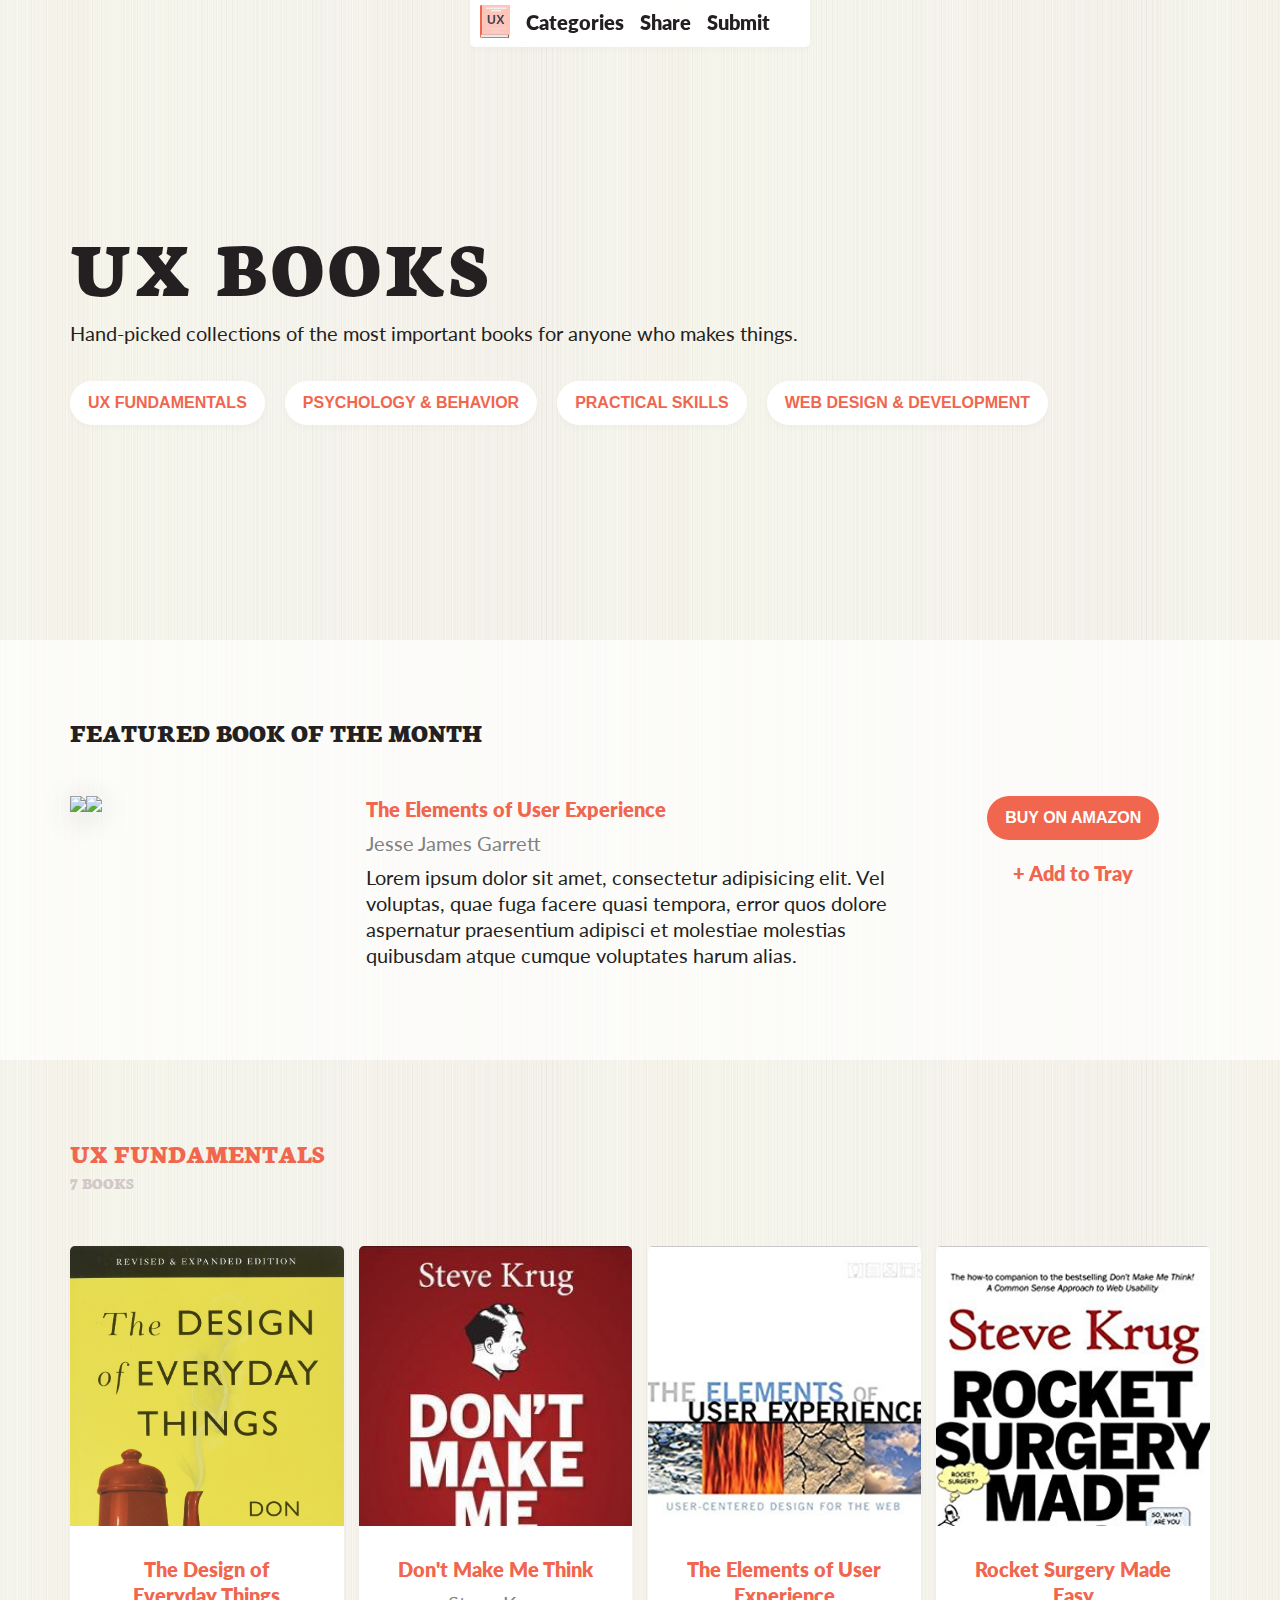
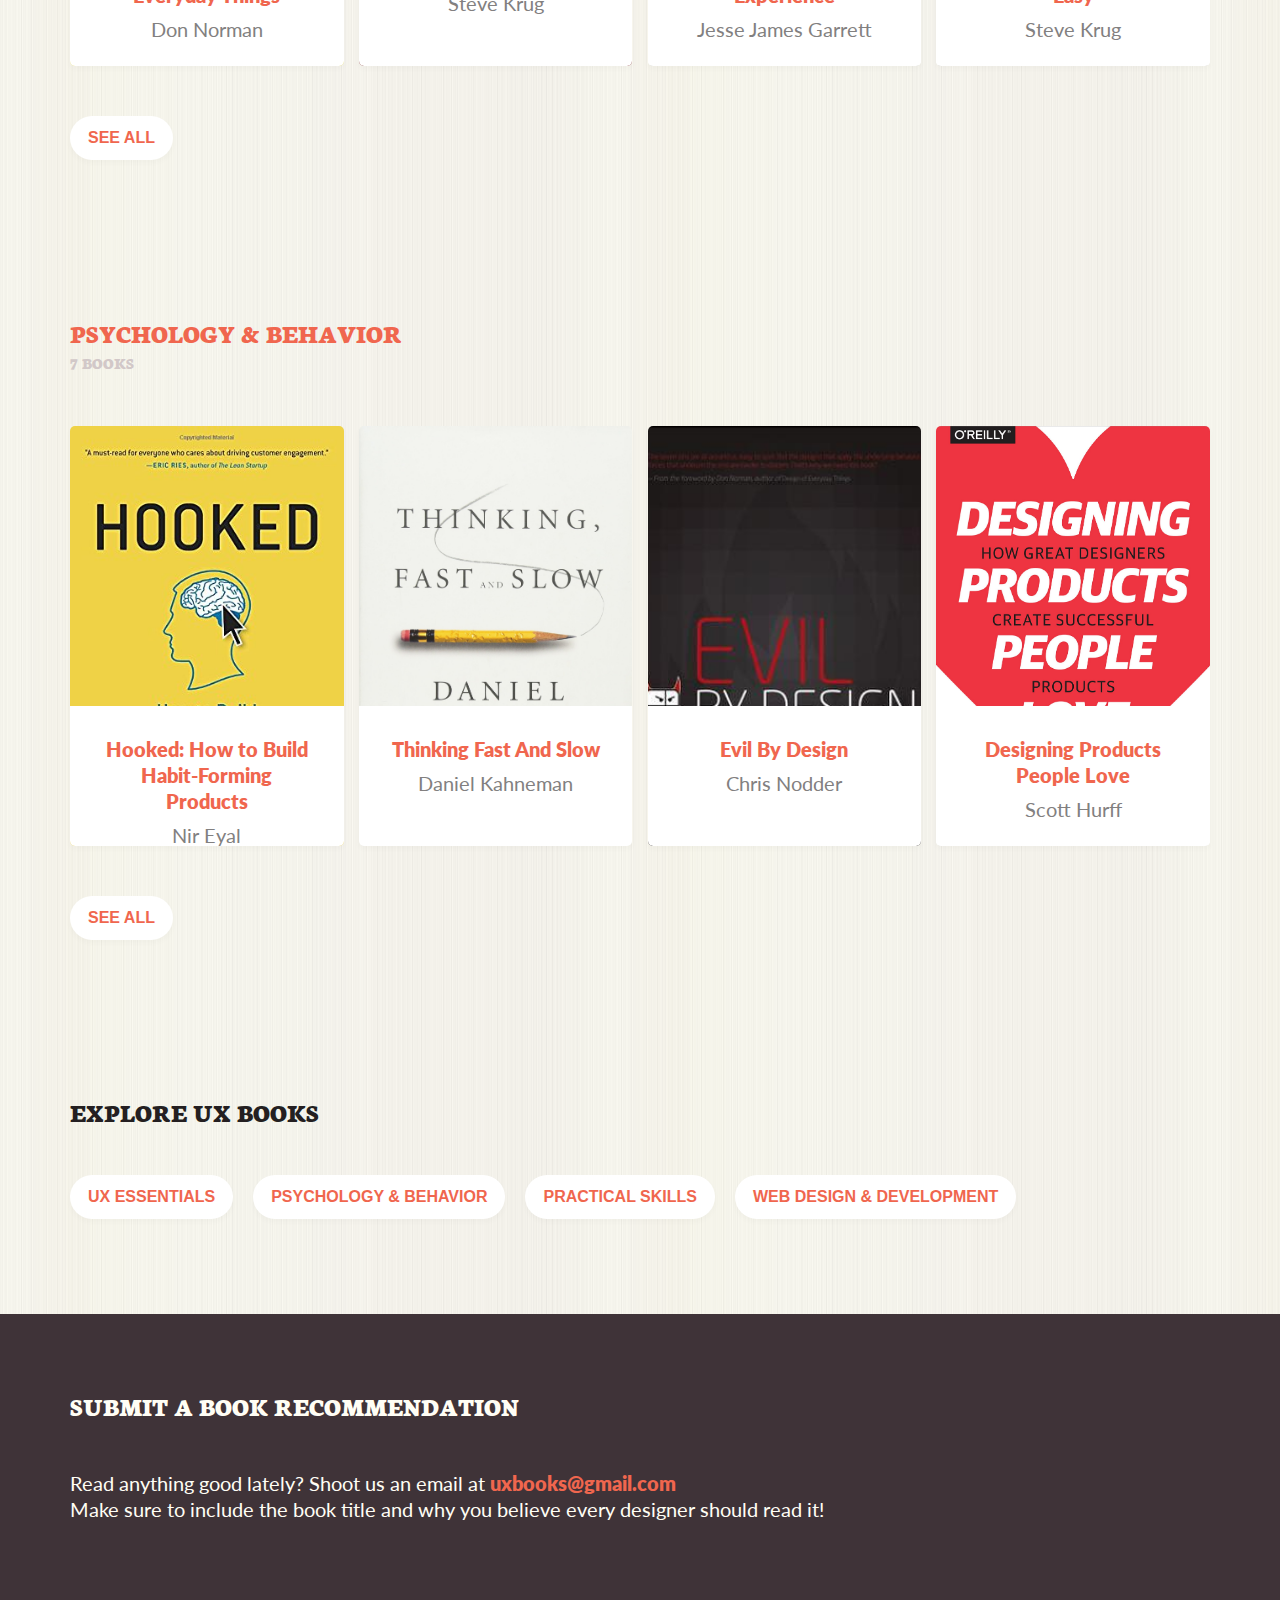
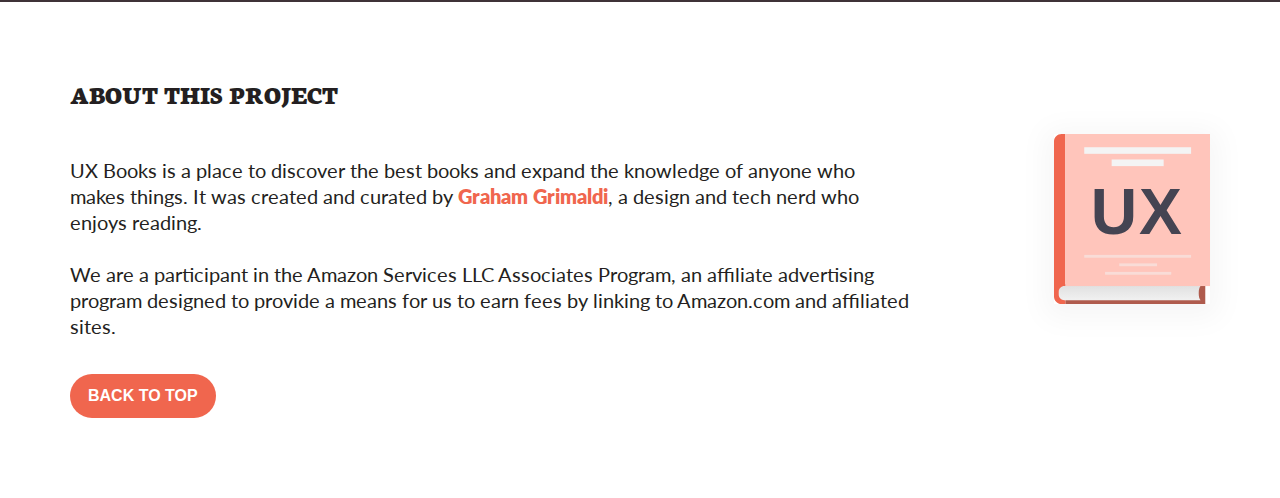
==== index.html @ f4aa6418 "added psych page" ====
<!doctype html>
<html class="no-js" lang="en">
<head>
  <meta charset="utf-8">
  <meta http-equiv="x-ua-compatible" content="ie=edge">
  <title>UX Books</title>
  <link rel="shortcut icon" href="img/favicon.png" type="image/x-icon"/>
  <meta name="description" content="UX Books features the most essential UX design books for prospective user experience designers. We create lists of must-read design books to help you learn UX design fundamentals and best practices for usability, user research, information architecture, wireframing and more.">
  <meta name="viewport" content="width=device-width, initial-scale=1">

  <meta property="og:url"                content="https://uxbooks.io" />
  <meta property="og:type"               content="website" />
  <meta property="og:title"              content="UX Books" />
  <meta property="og:description"        content="Hand-picked collections of UX design books for anyone who makes things." />
  <meta property="og:image"              content="img/fb-img-home.jpg" />

  <link rel="manifest" href="site.webmanifest">
  <link rel="apple-touch-icon" href="img/icon.png">
  <!-- Place favicon.ico in the root directory -->

  <link href="https://fonts.googleapis.com/css?family=Lato:400,800|Neuton:400,800" rel="stylesheet">
  <link rel="stylesheet" href="css/style.min.css">
</head>
<body>
  <!--[if lte IE 9]>
      <p class="browserupgrade">You are using an <strong>outdated</strong> browser. Please <a href="https://browsehappy.com/">upgrade your browser</a> to improve your experience and security.</p>
  <![endif]-->

  <!-- Sticky Nav -->
  <div class="nav-sticky">
    <a class="nav-sticky-logo" href="/">
      <img class="nav-sticky-logo" src="img/book.svg" alt="ux books logo">
    </a>
      <a onclick="myFunction()" class="dropbtn nav-sticky-item">Categories</a>
      <div id="myDropdown" class="nav-sticky-menu">
        <a href="/ux-fundamentals">UX Fundamentals</a>
        <a href="/psychology-behavior">Psychology &amp; Behavior</a>
        <a href="#">Practical Skills</a>
        <a href="#">Web Design &amp; Development</a>
      </div>
      <a href="#submit" class="nav-sticky-item">Share</a>
      <a href="#submit" class="nav-sticky-item">Submit</a>
  </div>

  <!-- <div class="a2a_kit a2a_kit_size_50 a2a_default_style">
      <p class="article_share_title">SHARE: </p>
      <a class="a2a_button_facebook"></a>
      <a class="a2a_button_twitter"></a>
      <a class="a2a_button_reddit"></a>
      <a class="a2a_button_email"></a>
  </div> -->

  <!-- Hero -->
  <header class="hero" id="top">
    <div class="container">
      <h1 class="hero-title">UX BOOKS</h1>
      <p class="hero-subtitle">Hand-picked collections of the most important books for anyone who makes things.</p>
      <a href="ux-fundamentals/">
        <button class="btn btn-light hero-btn">UX Fundamentals</button>
      </a>
      <a href="psychology-behavior/">
        <button class="btn btn-light hero-btn">Psychology &amp; Behavior</button>
      </a>
      <a href="#">
        <button class="btn btn-light hero-btn">Practical Skills</button>
      </a>
      <a href="#">
        <button class="btn btn-light hero-btn">Web Design &amp; Development</button>
      </a>
    </div>
  </header>

  <!-- Featured -->
  <div class="section featured">
    <div class="container">
      <h3 class="section-title">Featured Book of the Month</h3>
      <div class="col-layout">
        <div class="col col-four book-cover-category">
          <a href="https://www.amazon.com/gp/product/0321683684/ref=as_li_ss_il?ie=UTF8&linkCode=li3&tag=uxbooks0c-20&linkId=c145b6e0f6ae0970dbf74320e7b18210" target="_blank"><img src="//ws-na.amazon-adsystem.com/widgets/q?_encoding=UTF8&ASIN=0321683684&Format=_SL250_&ID=AsinImage&MarketPlace=US&ServiceVersion=20070822&WS=1&tag=uxbooks0c-20" ></a><img src="https://ir-na.amazon-adsystem.com/e/ir?t=uxbooks0c-20&l=li3&o=1&a=0321683684"/>
        </div>
        <div class="col col-two-four">
          <div class="book-info-category">
            <a class="book-title" target="_blank" href="http://amzn.to/2GeOFX1">The Elements of User Experience</a>
            <p class="book-author">Jesse James Garrett</p>
            <p class="book-description">Lorem ipsum dolor sit amet, consectetur adipisicing elit. Vel voluptas, quae fuga facere quasi tempora, error quos dolore aspernatur praesentium adipisci et molestiae molestias quibusdam atque cumque voluptates harum alias.</p>
          </div>
        </div>
        <div class="col col-four book-actions">
          <a target="_blank" href="http://amzn.to/2GeOFX1">
            <button class="btn btn-primary">Buy on Amazon</button>
          </a>
          <a class="book-tray-link" href="#">+ Add to Tray</a>
        </div>
      </div><!-- Col Layout 1 -->
    </div>
  </div>

  <!-- Category 1 -->
  <div class="section">
    <div class="container">
      <a href="/ux-fundamentals">
        <h3 class="section-title">UX Fundamentals<br/>
        <span>7 Books</span></h3>
      </a>
      <div class="col-layout">
        <div class="col col-four">
          <a href="ux-fundamentals/#norman">
            <div class="book book-norman">
              <div class="book-info">
                <p class="book-title">The Design of Everyday Things</p>
                <p class="book-author">Don Norman</p>
              </div>
            </div>
          </a>
        </div>
        <div class="col col-four">
          <a href="ux-fundamentals/#krug">
            <div class="book book-krug">
              <div class="book-info">
                <p class="book-title">Don't Make Me Think</p>
                <p class="book-author">Steve Krug</p>
              </div>
            </div>
          </a>
        </div>
        <div class="col col-four">
          <a href="ux-fundamentals/#garrett">
            <div class="book book-garrett">
              <div class="book-info">
                <p class="book-title">The Elements of User Experience</p>
                <p class="book-author">Jesse James Garrett</p>
              </div>
            </div>
          </a>
        </div>
        <div class="col col-four">
          <a href="ux-fundamentals/#krug2">
            <div class="book book-krug2">
              <div class="book-info">
                <p class="book-title">Rocket Surgery Made Easy</p>
                <p class="book-author">Steve Krug</p>
              </div>
            </div>
          </a>
        </div>
      </div>
      <a href="ux-fundamentals/">
      <button class="btn btn-light section-seeall">See All<i ></i></button>
      </a>
    </div>
  </div>

  <!-- Category 2 -->
  <div class="section">
    <div class="container">
      <a href="/psychology-behavior">
        <h3 class="section-title">Psychology &amp; Behavior <br/>
        <span>7 Books</span></h3>
      </a>
      <div class="col-layout">
        <div class="col col-four">
          <a href="ux-essentials/#norman">
            <div class="book book-eyal">
              <div class="book-info">
                <p class="book-title">Hooked: How to Build Habit-Forming Products</p>
                <p class="book-author">Nir Eyal</p>
              </div>
            </div>
          </a>
        </div>
        <div class="col col-four">
          <a href="ux-essentials/#krug">
            <div class="book book-kahneman">
              <div class="book-info">
                <p class="book-title">Thinking Fast And Slow</p>
                <p class="book-author">Daniel Kahneman</p>
              </div>
            </div>
          </a>
        </div>
        <div class="col col-four">
          <a href="ux-essentials/#garrett">
            <div class="book book-nodder">
              <div class="book-info">
                <p class="book-title">Evil By Design</p>
                <p class="book-author">Chris Nodder</p>
              </div>
            </div>
          </a>
        </div>
        <div class="col col-four">
          <a href="ux-essentials/#krug2">
            <div class="book book-hurff">
              <div class="book-info">
                <p class="book-title">Designing Products People Love</p>
                <p class="book-author">Scott Hurff</p>
              </div>
            </div>
          </a>
        </div>
      </div>
      <a href="psychology-behavior/">
      <button class="btn btn-light section-seeall">See All<i ></i></button>
      </a>
    </div>
  </div>

  <!-- Explore -->
  <div class="section explore">
    <div class="container">
      <h3 class="section-title">EXPLORE UX BOOKS</h3>
      <a href="ux-fundamentals/">
        <button class="btn btn-light hero-btn">UX Essentials</button>
      </a>
      <a href="#">
        <button class="btn btn-light hero-btn">Psychology &amp; Behavior</button>
      </a>
      <a href="#">
        <button class="btn btn-light hero-btn">Practical Skills</button>
      </a>
      <a href="#">
        <button class="btn btn-light hero-btn">Web Design &amp; Development</button>
      </a>
    </div>
  </div>

  <!-- Recommend -->
  <div class="section submit" id="submit">
    <div class="container">
      <h3 class="section-title">Submit a Book Recommendation</h3>
      <p>Read anything good lately? Shoot us an email at <a class="recommend-email" href="#">uxbooks@gmail.com</a></p>
      <p>Make sure to include the book title and why you believe every designer should read it!</p>
    </div>
  </div>

  <!-- Footer -->
  <footer class="section footer">
    <div class="container">
      <h3 class="section-title">ABOUT THIS PROJECT</h3>
      <p class="footer-description">UX Books is a place to discover the best books and expand the knowledge of anyone who makes things. It was created and curated by <a href="http://www.grahamgrimaldi.com" target="_blank">Graham Grimaldi</a>, a design and tech nerd who enjoys reading.
      <br/>
      <br/>
      We are a participant in the Amazon Services LLC Associates Program, an affiliate advertising program designed to provide a means for us to earn fees by linking to Amazon.com and affiliated sites.</p>
      <a href="#top">
        <button class="btn btn-primary">Back to Top</button>
      </a>
      <img class="footer-image" src="img/book.svg" alt="ux books logo">
    </div>
  </footer>

  <!-- Google Analytics -->
  <script>
      window.ga=function(){ga.q.push(arguments)};ga.q=[];ga.l=+new Date;
      ga('create','UA-XXXXX-Y','auto');ga('send','pageview')
  </script>
  <script src="https://www.google-analytics.com/analytics.js" async defer></script>
  <script async src="https://static.addtoany.com/menu/page.js"></script>
  <script src="js/main.js"></script>
</body>
</html>
---- css/style.min.css ----
html,body,div,span,applet,object,iframe,h1,h2,h3,h4,h5,h6,p,blockquote,pre,a,abbr,acronym,address,big,cite,code,del,dfn,em,img,ins,kbd,q,s,samp,small,strike,strong,sub,sup,tt,var,b,u,i,center,dl,dt,dd,ol,ul,li,fieldset,form,label,legend,table,caption,tbody,tfoot,thead,tr,th,td,article,aside,canvas,details,embed,figure,figcaption,footer,header,hgroup,menu,nav,output,ruby,section,summary,time,mark,audio,video{margin:0;padding:0;border:0;font-size:100%;font:inherit;vertical-align:baseline}article,aside,details,figcaption,figure,footer,header,hgroup,menu,nav,section{display:block}body{line-height:1}ol,ul{list-style:none}blockquote,q{quotes:none}blockquote:before,blockquote:after,q:before,q:after{content:'';content:none}table{border-collapse:collapse;border-spacing:0}*,*:before,*:after{-webkit-box-sizing:border-box;-moz-box-sizing:border-box;box-sizing:border-box}html{-moz-osx-font-smoothing:grayscale;-webkit-font-smoothing:antialiased;min-width:300px;overflow-x:hidden;overflow-y:scroll;text-rendering:optimizeLegibility;text-size-adjust:100%}body{background-color:#fffef5;background-image:url([data-uri]);color:#241f21}article,aside,figure,footer,header,hgroup,section{display:block}a,p,input,select,ul,textarea,label{font-family:"Lato",sans-serif;font-size:1.25rem;line-height:1.625rem}h1,h2,h3,h4{font-family:"Neuton",serif}a,button,label{cursor:pointer;text-decoration:none}a{color:#f0664e;font-weight:800}a:hover{text-decoration:underline;text-decoration-color:#f0664e}img{height:auto;max-width:100%}.container{max-width:1140px;margin:0 auto}.col-layout{flex-wrap:wrap}@media (min-width: 414px){.col-layout{display:flex;justify-content:space-between}}.col{margin-bottom:10px}@media (min-width: 768px){.col{margin-bottom:0px}}@media (min-width: 768px){.col-two{flex-basis:49%}}@media (min-width: 768px){.col-three{flex-basis:30%}}@media (min-width: 414px){.col-four{flex-basis:48%}}@media (min-width: 768px){.col-four{flex-basis:24%}}@media (min-width: 768px){.col-two-four{flex-basis:48%}}.section{padding:40px 20px 30px 20px}.section-title{font-size:1.6rem;font-weight:800;margin-bottom:50px;width:100%;text-transform:uppercase}.section-title span{color:#d2c8c8;font-size:1rem}.section-seeall{margin-top:50px}@media (min-width: 768px){.section{padding:80px 20px}}.hero{padding:80px 20px;text-align:left}.hero:after{clear:both;content:" ";display:table}@media (min-width: 768px){.hero{padding:200px 20px}}.hero-title{font-size:1.6rem;line-height:2rem;letter-spacing:4px;font-weight:800;padding:25px 0 15px 0;text-transform:uppercase}@media (min-width: 768px){.hero-title{font-size:5rem;line-height:5rem}}.hero-subtitle{padding:0 0 35px 0}@media (min-width: 768px){.hero-subtitle{padding:0 300px 35px 0}}.hero-category{background-color:rgba(255,255,255,0.7)}.hero-btn{margin:0 15px 15px 0}.hero a:hover{text-decoration:none}.featured{background-color:rgba(255,255,255,0.7)}@media (min-width: 768px){.featured-image{float:right;margin-right:30px}}.featured-title{font-size:1.6rem}.featured-author{color:#828080;padding:10px 0}.featured-description{padding-right:0px}@media (min-width: 768px){.featured-description{padding-right:190px;text-align:left}}.featured-button{margin:20px 0}.explore a:hover{text-decoration:none}.submit{background:#3f3338;color:#fffef5}.book{background-size:cover;background-repeat:no-repeat;background-position:top center;border-radius:5px;box-shadow:0px 3px 5px 1px rgba(36,31,33,0.02);min-height:420px;position:relative;transition:all 0.3s ease;-webkit-transition:all 0.3s ease;margin-bottom:24px}@media (min-width: 1100px){.book{margin-bottom:0}}.book:hover{box-shadow:0px 5px 28px 9px rgba(36,31,33,0.04)}.book:hover .book-info{height:160px;transition:all 0.3s ease;-webkit-transition:all 0.3s ease}.book:hover .book-title{text-decoration:underline;text-decoration-color:#f0664e}.book-cover{min-width:260px;position:relative;left:0}.book-info{transition:all 0.3s ease;-webkit-transition:all 0.3s ease;width:100%;padding:30px;height:140px;position:absolute;bottom:0;text-align:center;background-color:#fff;border-bottom-left-radius:5px;border-bottom-right-radius:5px}.book-info-category{text-align:left}.book-info-category:after{clear:both;content:" ";display:table}.book-cover-category{width:170px}.book-cover-category img{box-shadow:0px 5px 28px 9px rgba(36,31,33,0.04)}@media (min-width: 1100px){.book-cover-category img{float:left}}@media (min-width: 1100px){.book-actions{text-align:center}}.book-description{margin-bottom:12px}.book-tray-link{display:block;margin-top:20px}.book-title{transition:all 0.3s ease;-webkit-transition:all 0.3s ease;font-family:"Lato",sans-serif;font-weight:800;font-size:1.25rem}.book-author{font-weight:400;color:#828080;padding:8px 0}.book-separator{background-color:rgba(130,128,128,0.3);border:none;min-height:1px;margin:50px 0}.book-norman{background-image:url("../book-covers/design-everyday-things.jpg")}.book-krug{background-image:url("../book-covers/dont-make-me-think.jpg")}.book-krug2{background-image:url("../book-covers/rocket-surgery.jpg")}.book-garrett{background-image:url("../book-covers/elements-ux.jpg")}.book-eyal{background-image:url("../book-covers/hooked.jpg")}.book-kahneman{background-image:url("../book-covers/thinking-fast.jpg")}.book-nodder{background-image:url("../book-covers/evil.jpg")}.book-hurff{background-image:url("../book-covers/people-love.jpg")}.nav-sticky{position:fixed;top:-5px;left:0;right:0;margin:0 auto;padding:10px;width:340px;height:52px;background-color:rgba(255,255,255,0.96);z-index:200;text-align:left;box-shadow:0px 3px 5px 1px rgba(36,31,33,0.02);border-radius:5px}.nav-sticky:after{clear:both;content:" ";display:table}.nav-sticky-logo{width:30px;margin-right:16px;float:left}.nav-sticky-logo:hover{text-decoration:none}.nav-sticky-item{display:inline-block;padding:4px 12px 0 0;font-weight:800;color:#241f21}.nav-sticky-item:hover{text-decoration:underline;text-decoration-color:#f0664e}.nav-sticky-item:last-of-type{padding-right:0px}.nav-sticky-menu{display:none;background-color:#fff;box-shadow:0px 3px 5px 1px rgba(36,31,33,0.02);position:absolute;top:50px;left:0;transition:all 0.3s ease;-webkit-transition:all 0.3s ease}.nav-sticky-menu a{text-align:left;padding:10px 18px;display:block}.nav-sticky-menu a:hover{text-decoration:none;background-color:#f0664e;color:#fff;transition:all 0.3s ease;-webkit-transition:all 0.3s ease}.footer{background:#fff}.footer:after{clear:both;content:" ";display:table}.footer-about{font-size:1.6rem}.footer-description{padding:0 0 35px 0}@media (min-width: 768px){.footer-description{padding:0 300px 35px 0}}.footer-image{box-shadow:0px 5px 28px 9px rgba(36,31,33,0.04);transition:0.70s;height:170px;float:right;margin-top:-240px;display:none}@media (min-width: 768px){.footer-image{display:block}}.footer-image:hover{-webkit-animation:spin 1s ease-in-out}@-webkit-keyframes spin{15%{transform:rotate(-30deg)}50%{transform:rotate(80deg) scale(1.5)}100%{transform:rotate(360deg) scale(1)}}.btn{border:none;border-radius:50px;padding:6px 18px;text-transform:uppercase;font-size:1rem;line-height:2rem;font-weight:800;vertical-align:baseline;position:relative;transition:all 0.3s ease;-webkit-transition:all 0.3s ease}.btn i{float:right;position:relative;top:4px;right:-4px;transition:all 0.3s ease;-webkit-transition:all 0.3s ease}.btn:hover i{margin-left:5px}.btn-primary{background-color:#f0664e;color:#fff}.btn-primary:hover{background-color:#241f21}.btn-secondary{border:2px solid #f0664e;background-color:transparent;color:#f0664e}.btn-secondary:hover{color:#fff;background-color:#f0664e}.btn-light{background-color:#fff;color:#f0664e;box-shadow:0px 3px 5px 1px rgba(36,31,33,0.02)}.btn-light:hover{background-color:#f0664e;color:#fff;box-shadow:0px 5px 28px 9px rgba(36,31,33,0.04)}.text-center{text-align:center}.text-left{text-align:left}.show{display:block;transition:all 0.3s ease;-webkit-transition:all 0.3s ease}
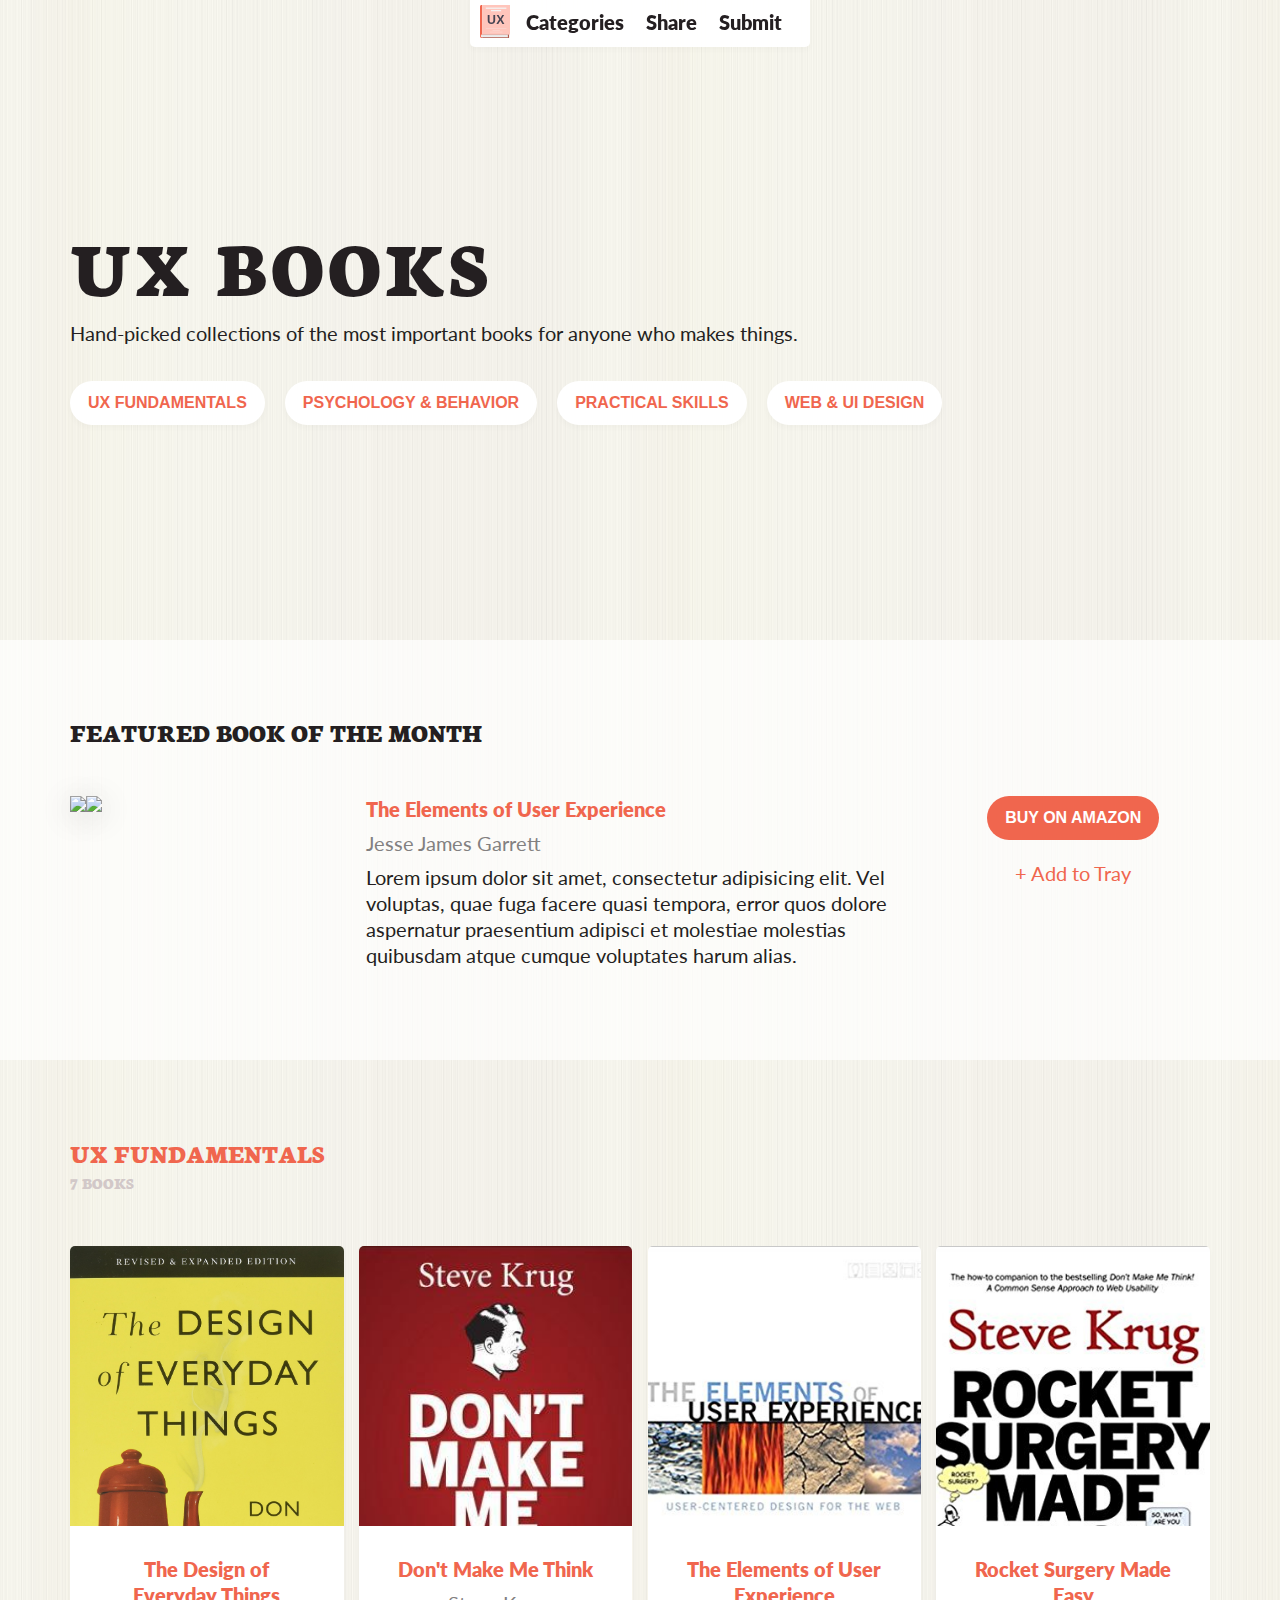
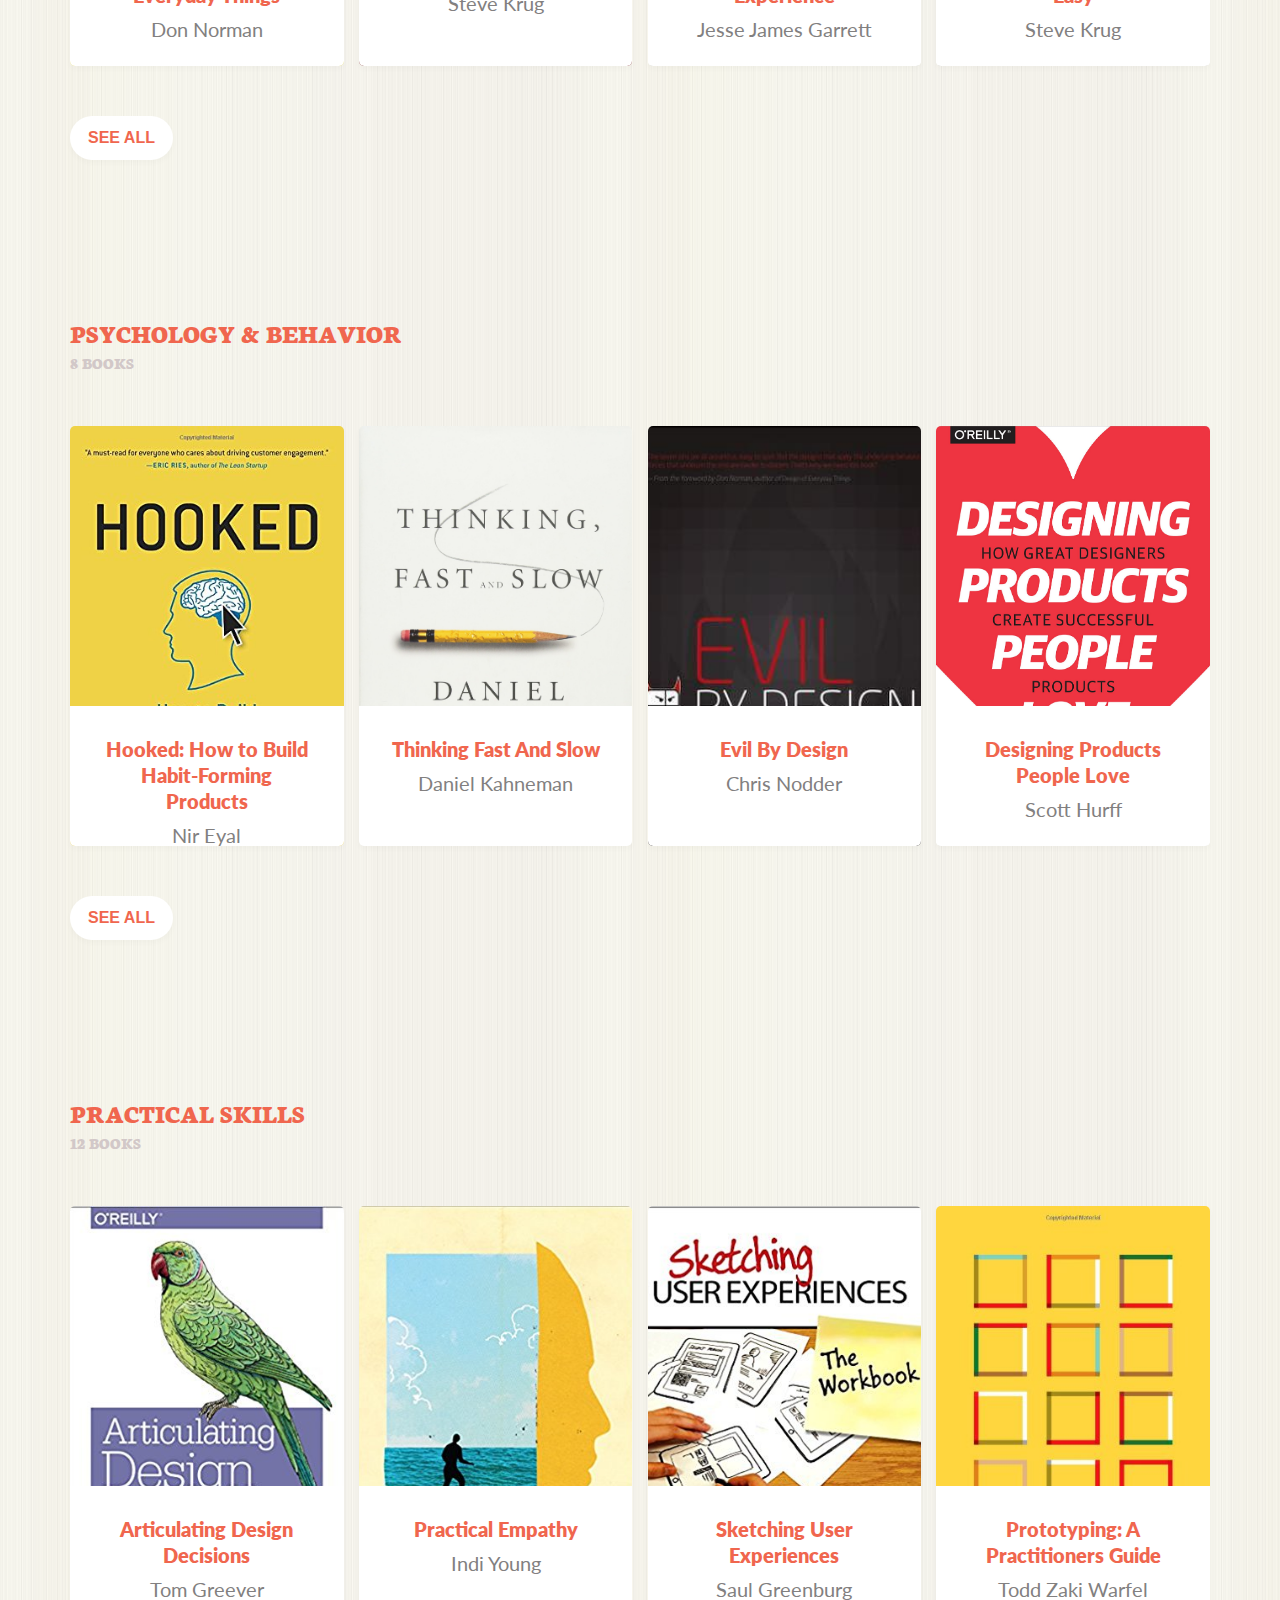
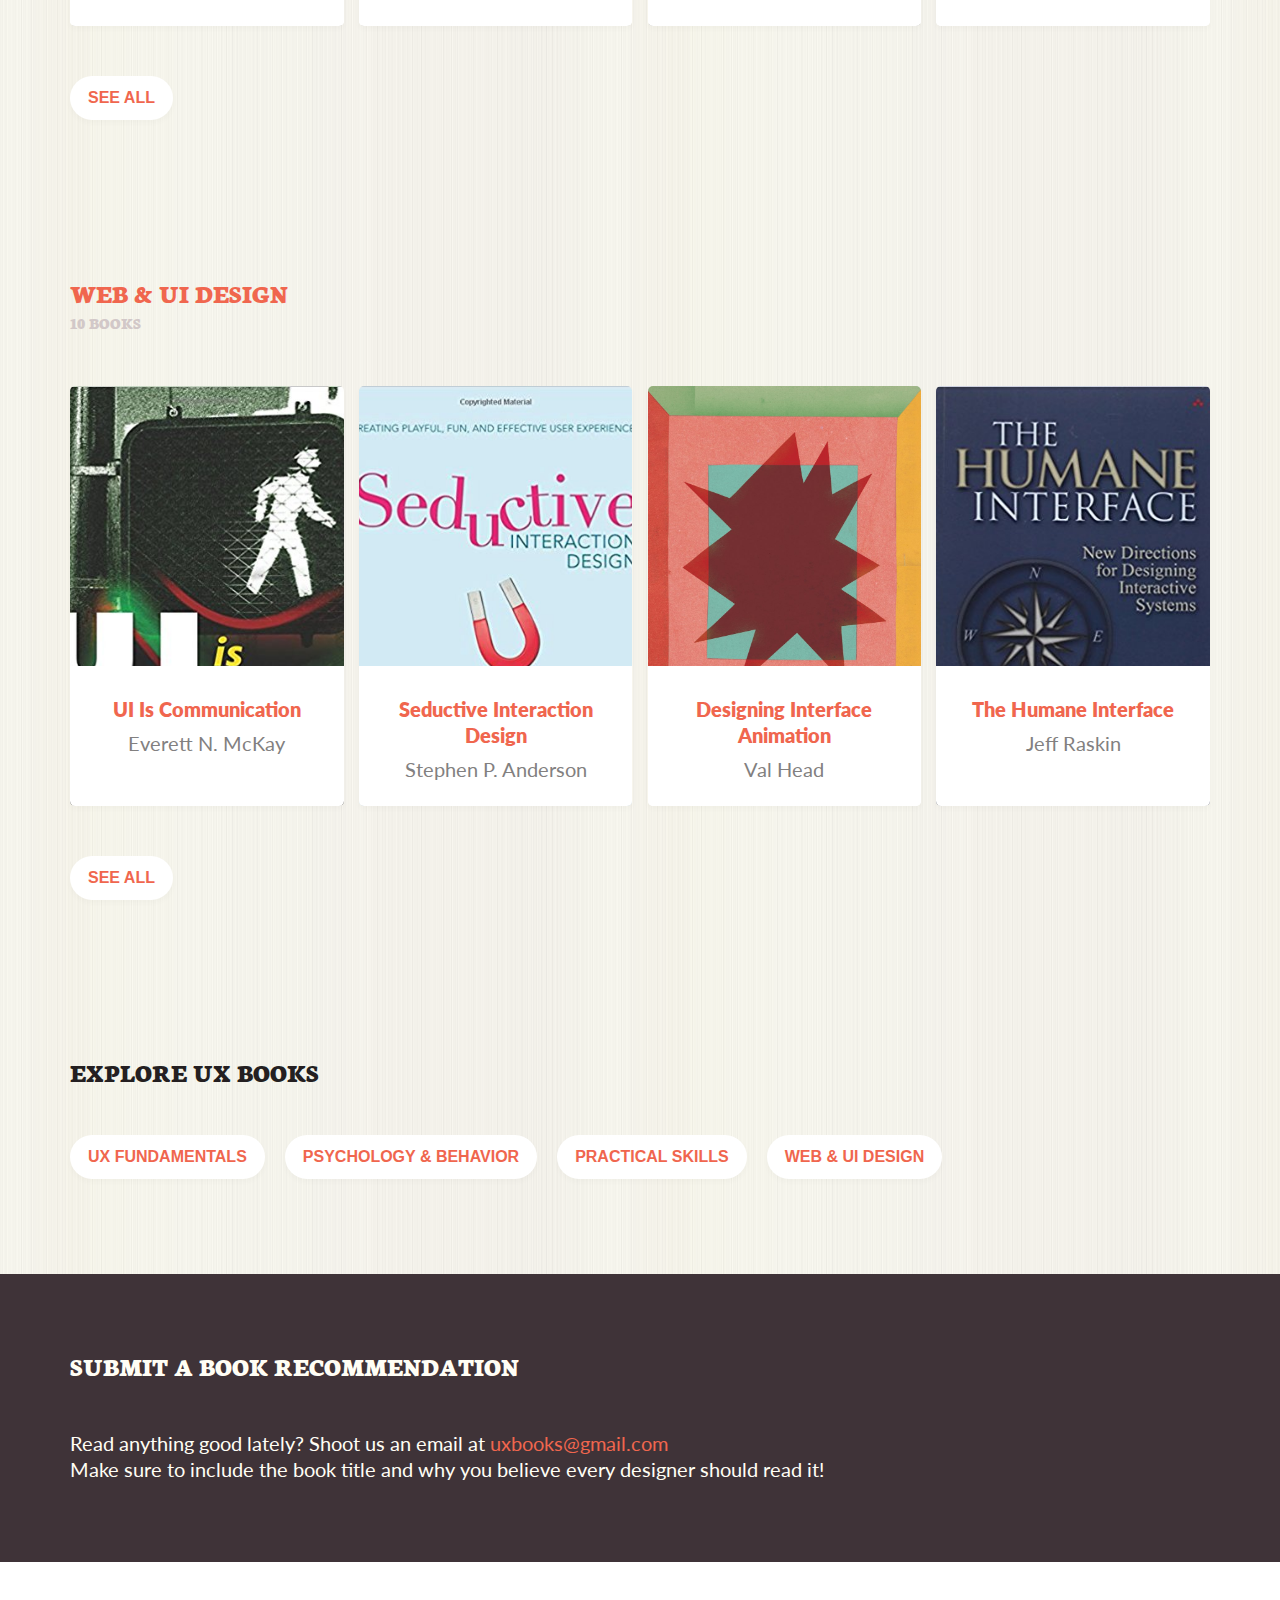
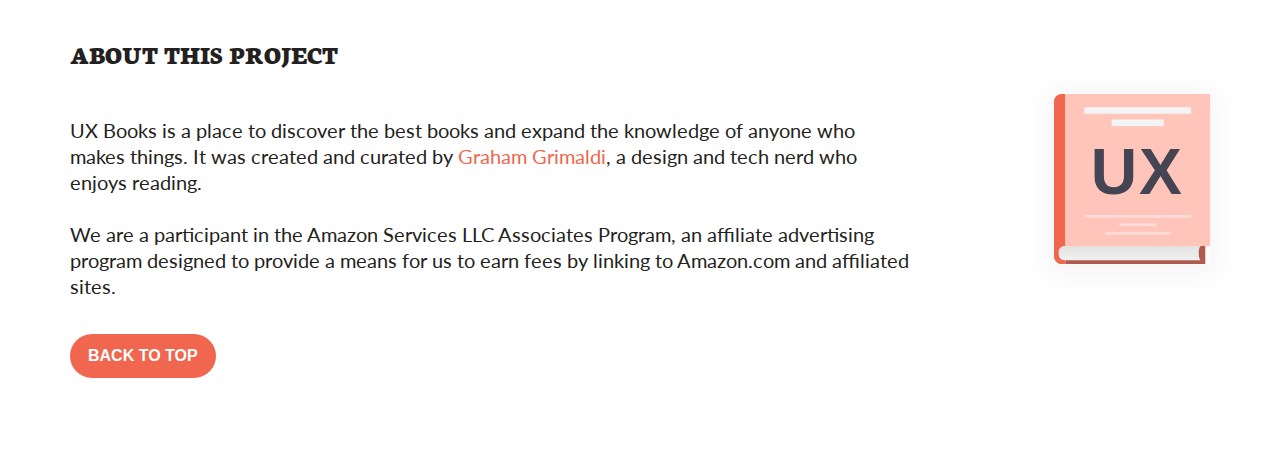
==== commit 200f3aba: "style updates, new pages, js" ====
--- a/index.html
+++ b/index.html
@@ -18,7 +18,7 @@
   <link rel="apple-touch-icon" href="img/icon.png">
   <!-- Place favicon.ico in the root directory -->
 
-  <link href="https://fonts.googleapis.com/css?family=Lato:400,800|Neuton:400,800" rel="stylesheet">
+  <link href="https://fonts.googleapis.com/css?family=Lato:400,800|Neuton:800" rel="stylesheet">
   <link rel="stylesheet" href="css/style.min.css">
 </head>
 <body>
@@ -27,28 +27,28 @@
   <![endif]-->
 
   <!-- Sticky Nav -->
-  <div class="nav-sticky">
+  <nav class="nav-sticky">
     <a class="nav-sticky-logo" href="/">
       <img class="nav-sticky-logo" src="img/book.svg" alt="ux books logo">
     </a>
-      <a onclick="myFunction()" class="dropbtn nav-sticky-item">Categories</a>
-      <div id="myDropdown" class="nav-sticky-menu">
-        <a href="/ux-fundamentals">UX Fundamentals</a>
-        <a href="/psychology-behavior">Psychology &amp; Behavior</a>
-        <a href="#">Practical Skills</a>
-        <a href="#">Web Design &amp; Development</a>
-      </div>
-      <a href="#submit" class="nav-sticky-item">Share</a>
+      <a onclick="categoryDropdown()" class="dropbtn nav-sticky-item">Categories</a>
+      <div id="categoryDropdown" class="nav-sticky-menu">
+        <a href="ux-fundamentals/">UX Fundamentals</a>
+        <a href="psychology-behavior/">Psychology &amp; Behavior</a>
+        <a href="practical-skills/">Practical Skills</a>
+        <a href="web-ui-design/">Web &amp; UI Design</a>
+      </div>
+      <a onclick="shareDropdown()" class="dropbtn nav-sticky-item">Share</a>
+      <div id="shareDropdown" class="nav-sticky-menu">
+        <div class="a2a_kit a2a_kit_size_50 a2a_default_style">
+          <a class="a2a_button_facebook"></a>
+          <a class="a2a_button_twitter"></a>
+          <a class="a2a_button_reddit"></a>
+          <a class="a2a_button_email"></a>
+        </div>
+      </div>
       <a href="#submit" class="nav-sticky-item">Submit</a>
-  </div>
-
-  <!-- <div class="a2a_kit a2a_kit_size_50 a2a_default_style">
-      <p class="article_share_title">SHARE: </p>
-      <a class="a2a_button_facebook"></a>
-      <a class="a2a_button_twitter"></a>
-      <a class="a2a_button_reddit"></a>
-      <a class="a2a_button_email"></a>
-  </div> -->
+  </nav>
 
   <!-- Hero -->
   <header class="hero" id="top">
@@ -61,11 +61,11 @@
       <a href="psychology-behavior/">
         <button class="btn btn-light hero-btn">Psychology &amp; Behavior</button>
       </a>
-      <a href="#">
+      <a href="practical-skills/">
         <button class="btn btn-light hero-btn">Practical Skills</button>
       </a>
-      <a href="#">
-        <button class="btn btn-light hero-btn">Web Design &amp; Development</button>
+      <a href="web-ui-design/">
+        <button class="btn btn-light hero-btn">Web &amp; UI Design</button>
       </a>
     </div>
   </header>
@@ -155,11 +155,11 @@
     <div class="container">
       <a href="/psychology-behavior">
         <h3 class="section-title">Psychology &amp; Behavior <br/>
-        <span>7 Books</span></h3>
-      </a>
-      <div class="col-layout">
-        <div class="col col-four">
-          <a href="ux-essentials/#norman">
+        <span>8 Books</span></h3>
+      </a>
+      <div class="col-layout">
+        <div class="col col-four">
+          <a href="psychology-behavior/#eyal">
             <div class="book book-eyal">
               <div class="book-info">
                 <p class="book-title">Hooked: How to Build Habit-Forming Products</p>
@@ -169,7 +169,7 @@
           </a>
         </div>
         <div class="col col-four">
-          <a href="ux-essentials/#krug">
+          <a href="psychology-behavior/#kahneman">
             <div class="book book-kahneman">
               <div class="book-info">
                 <p class="book-title">Thinking Fast And Slow</p>
@@ -179,7 +179,7 @@
           </a>
         </div>
         <div class="col col-four">
-          <a href="ux-essentials/#garrett">
+          <a href="psychology-behavior/#nodder">
             <div class="book book-nodder">
               <div class="book-info">
                 <p class="book-title">Evil By Design</p>
@@ -189,7 +189,7 @@
           </a>
         </div>
         <div class="col col-four">
-          <a href="ux-essentials/#krug2">
+          <a href="psychology-behavior/#hurff">
             <div class="book book-hurff">
               <div class="book-info">
                 <p class="book-title">Designing Products People Love</p>
@@ -205,21 +205,131 @@
     </div>
   </div>
 
+  <!-- Category 3 -->
+  <div class="section">
+    <div class="container">
+      <a href="/practical-skills">
+        <h3 class="section-title">Practical Skills <br/>
+        <span>12 Books</span></h3>
+      </a>
+      <div class="col-layout">
+        <div class="col col-four">
+          <a href="practical-skills/#greever">
+            <div class="book book-greever">
+              <div class="book-info">
+                <p class="book-title">Articulating Design Decisions</p>
+                <p class="book-author">Tom Greever</p>
+              </div>
+            </div>
+          </a>
+        </div>
+        <div class="col col-four">
+          <a href="practical-skills/#young">
+            <div class="book book-young">
+              <div class="book-info">
+                <p class="book-title">Practical Empathy</p>
+                <p class="book-author">Indi Young</p>
+              </div>
+            </div>
+          </a>
+        </div>
+        <div class="col col-four">
+          <a href="practical-skills/#greenburg">
+            <div class="book book-greenburg">
+              <div class="book-info">
+                <p class="book-title">Sketching User Experiences</p>
+                <p class="book-author">Saul Greenburg</p>
+              </div>
+            </div>
+          </a>
+        </div>
+        <div class="col col-four">
+          <a href="practical-skills/#warfel">
+            <div class="book book-warfel">
+              <div class="book-info">
+                <p class="book-title">Prototyping: A Practitioners Guide</p>
+                <p class="book-author">Todd Zaki Warfel</p>
+              </div>
+            </div>
+          </a>
+        </div>
+      </div>
+      <a href="/practical-skills">
+      <button class="btn btn-light section-seeall">See All<i ></i></button>
+      </a>
+    </div>
+  </div>
+
+  <!-- Category 4 -->
+  <div class="section">
+    <div class="container">
+      <a href="/web-ui-design">
+        <h3 class="section-title">Web &amp; UI Design<br/>
+        <span>10 Books</span></h3>
+      </a>
+      <div class="col-layout">
+        <div class="col col-four">
+          <a href="web-ui-design/#mckay">
+            <div class="book book-mckay">
+              <div class="book-info">
+                <p class="book-title">UI Is Communication</p>
+                <p class="book-author">Everett N. McKay</p>
+              </div>
+            </div>
+          </a>
+        </div>
+        <div class="col col-four">
+          <a href="web-ui-design/#anderson">
+            <div class="book book-anderson">
+              <div class="book-info">
+                <p class="book-title">Seductive Interaction Design</p>
+                <p class="book-author">Stephen P. Anderson</p>
+              </div>
+            </div>
+          </a>
+        </div>
+        <div class="col col-four">
+          <a href="web-ui-design/#head">
+            <div class="book book-head">
+              <div class="book-info">
+                <p class="book-title">Designing Interface Animation</p>
+                <p class="book-author">Val Head</p>
+              </div>
+            </div>
+          </a>
+        </div>
+        <div class="col col-four">
+          <a href="web-ui-design/#raskin">
+            <div class="book book-raskin">
+              <div class="book-info">
+                <p class="book-title">The Humane Interface</p>
+                <p class="book-author">Jeff Raskin</p>
+              </div>
+            </div>
+          </a>
+        </div>
+      </div>
+      <a href="/web-ui-design">
+      <button class="btn btn-light section-seeall">See All<i ></i></button>
+      </a>
+    </div>
+  </div>
+
   <!-- Explore -->
   <div class="section explore">
     <div class="container">
       <h3 class="section-title">EXPLORE UX BOOKS</h3>
       <a href="ux-fundamentals/">
-        <button class="btn btn-light hero-btn">UX Essentials</button>
-      </a>
-      <a href="#">
+        <button class="btn btn-light hero-btn">UX Fundamentals</button>
+      </a>
+      <a href="psychology-behavior/">
         <button class="btn btn-light hero-btn">Psychology &amp; Behavior</button>
       </a>
-      <a href="#">
+      <a href="practical-skills/">
         <button class="btn btn-light hero-btn">Practical Skills</button>
       </a>
-      <a href="#">
-        <button class="btn btn-light hero-btn">Web Design &amp; Development</button>
+      <a href="web-ui-design/">
+        <button class="btn btn-light hero-btn">Web &amp; UI Design</button>
       </a>
     </div>
   </div>
--- a/css/style.min.css
+++ b/css/style.min.css
@@ -1 +1 @@
-html,body,div,span,applet,object,iframe,h1,h2,h3,h4,h5,h6,p,blockquote,pre,a,abbr,acronym,address,big,cite,code,del,dfn,em,img,ins,kbd,q,s,samp,small,strike,strong,sub,sup,tt,var,b,u,i,center,dl,dt,dd,ol,ul,li,fieldset,form,label,legend,table,caption,tbody,tfoot,thead,tr,th,td,article,aside,canvas,details,embed,figure,figcaption,footer,header,hgroup,menu,nav,output,ruby,section,summary,time,mark,audio,video{margin:0;padding:0;border:0;font-size:100%;font:inherit;vertical-align:baseline}article,aside,details,figcaption,figure,footer,header,hgroup,menu,nav,section{display:block}body{line-height:1}ol,ul{list-style:none}blockquote,q{quotes:none}blockquote:before,blockquote:after,q:before,q:after{content:'';content:none}table{border-collapse:collapse;border-spacing:0}*,*:before,*:after{-webkit-box-sizing:border-box;-moz-box-sizing:border-box;box-sizing:border-box}html{-moz-osx-font-smoothing:grayscale;-webkit-font-smoothing:antialiased;min-width:300px;overflow-x:hidden;overflow-y:scroll;text-rendering:optimizeLegibility;text-size-adjust:100%}body{background-color:#fffef5;background-image:url([data-uri]);color:#241f21}article,aside,figure,footer,header,hgroup,section{display:block}a,p,input,select,ul,textarea,label{font-family:"Lato",sans-serif;font-size:1.25rem;line-height:1.625rem}h1,h2,h3,h4{font-family:"Neuton",serif}a,button,label{cursor:pointer;text-decoration:none}a{color:#f0664e;font-weight:800}a:hover{text-decoration:underline;text-decoration-color:#f0664e}img{height:auto;max-width:100%}.container{max-width:1140px;margin:0 auto}.col-layout{flex-wrap:wrap}@media (min-width: 414px){.col-layout{display:flex;justify-content:space-between}}.col{margin-bottom:10px}@media (min-width: 768px){.col{margin-bottom:0px}}@media (min-width: 768px){.col-two{flex-basis:49%}}@media (min-width: 768px){.col-three{flex-basis:30%}}@media (min-width: 414px){.col-four{flex-basis:48%}}@media (min-width: 768px){.col-four{flex-basis:24%}}@media (min-width: 768px){.col-two-four{flex-basis:48%}}.section{padding:40px 20px 30px 20px}.section-title{font-size:1.6rem;font-weight:800;margin-bottom:50px;width:100%;text-transform:uppercase}.section-title span{color:#d2c8c8;font-size:1rem}.section-seeall{margin-top:50px}@media (min-width: 768px){.section{padding:80px 20px}}.hero{padding:80px 20px;text-align:left}.hero:after{clear:both;content:" ";display:table}@media (min-width: 768px){.hero{padding:200px 20px}}.hero-title{font-size:1.6rem;line-height:2rem;letter-spacing:4px;font-weight:800;padding:25px 0 15px 0;text-transform:uppercase}@media (min-width: 768px){.hero-title{font-size:5rem;line-height:5rem}}.hero-subtitle{padding:0 0 35px 0}@media (min-width: 768px){.hero-subtitle{padding:0 300px 35px 0}}.hero-category{background-color:rgba(255,255,255,0.7)}.hero-btn{margin:0 15px 15px 0}.hero a:hover{text-decoration:none}.featured{background-color:rgba(255,255,255,0.7)}@media (min-width: 768px){.featured-image{float:right;margin-right:30px}}.featured-title{font-size:1.6rem}.featured-author{color:#828080;padding:10px 0}.featured-description{padding-right:0px}@media (min-width: 768px){.featured-description{padding-right:190px;text-align:left}}.featured-button{margin:20px 0}.explore a:hover{text-decoration:none}.submit{background:#3f3338;color:#fffef5}.book{background-size:cover;background-repeat:no-repeat;background-position:top center;border-radius:5px;box-shadow:0px 3px 5px 1px rgba(36,31,33,0.02);min-height:420px;position:relative;transition:all 0.3s ease;-webkit-transition:all 0.3s ease;margin-bottom:24px}@media (min-width: 1100px){.book{margin-bottom:0}}.book:hover{box-shadow:0px 5px 28px 9px rgba(36,31,33,0.04)}.book:hover .book-info{height:160px;transition:all 0.3s ease;-webkit-transition:all 0.3s ease}.book:hover .book-title{text-decoration:underline;text-decoration-color:#f0664e}.book-cover{min-width:260px;position:relative;left:0}.book-info{transition:all 0.3s ease;-webkit-transition:all 0.3s ease;width:100%;padding:30px;height:140px;position:absolute;bottom:0;text-align:center;background-color:#fff;border-bottom-left-radius:5px;border-bottom-right-radius:5px}.book-info-category{text-align:left}.book-info-category:after{clear:both;content:" ";display:table}.book-cover-category{width:170px}.book-cover-category img{box-shadow:0px 5px 28px 9px rgba(36,31,33,0.04)}@media (min-width: 1100px){.book-cover-category img{float:left}}@media (min-width: 1100px){.book-actions{text-align:center}}.book-description{margin-bottom:12px}.book-tray-link{display:block;margin-top:20px}.book-title{transition:all 0.3s ease;-webkit-transition:all 0.3s ease;font-family:"Lato",sans-serif;font-weight:800;font-size:1.25rem}.book-author{font-weight:400;color:#828080;padding:8px 0}.book-separator{background-color:rgba(130,128,128,0.3);border:none;min-height:1px;margin:50px 0}.book-norman{background-image:url("../book-covers/design-everyday-things.jpg")}.book-krug{background-image:url("../book-covers/dont-make-me-think.jpg")}.book-krug2{background-image:url("../book-covers/rocket-surgery.jpg")}.book-garrett{background-image:url("../book-covers/elements-ux.jpg")}.book-eyal{background-image:url("../book-covers/hooked.jpg")}.book-kahneman{background-image:url("../book-covers/thinking-fast.jpg")}.book-nodder{background-image:url("../book-covers/evil.jpg")}.book-hurff{background-image:url("../book-covers/people-love.jpg")}.nav-sticky{position:fixed;top:-5px;left:0;right:0;margin:0 auto;padding:10px;width:340px;height:52px;background-color:rgba(255,255,255,0.96);z-index:200;text-align:left;box-shadow:0px 3px 5px 1px rgba(36,31,33,0.02);border-radius:5px}.nav-sticky:after{clear:both;content:" ";display:table}.nav-sticky-logo{width:30px;margin-right:16px;float:left}.nav-sticky-logo:hover{text-decoration:none}.nav-sticky-item{display:inline-block;padding:4px 12px 0 0;font-weight:800;color:#241f21}.nav-sticky-item:hover{text-decoration:underline;text-decoration-color:#f0664e}.nav-sticky-item:last-of-type{padding-right:0px}.nav-sticky-menu{display:none;background-color:#fff;box-shadow:0px 3px 5px 1px rgba(36,31,33,0.02);position:absolute;top:50px;left:0;transition:all 0.3s ease;-webkit-transition:all 0.3s ease}.nav-sticky-menu a{text-align:left;padding:10px 18px;display:block}.nav-sticky-menu a:hover{text-decoration:none;background-color:#f0664e;color:#fff;transition:all 0.3s ease;-webkit-transition:all 0.3s ease}.footer{background:#fff}.footer:after{clear:both;content:" ";display:table}.footer-about{font-size:1.6rem}.footer-description{padding:0 0 35px 0}@media (min-width: 768px){.footer-description{padding:0 300px 35px 0}}.footer-image{box-shadow:0px 5px 28px 9px rgba(36,31,33,0.04);transition:0.70s;height:170px;float:right;margin-top:-240px;display:none}@media (min-width: 768px){.footer-image{display:block}}.footer-image:hover{-webkit-animation:spin 1s ease-in-out}@-webkit-keyframes spin{15%{transform:rotate(-30deg)}50%{transform:rotate(80deg) scale(1.5)}100%{transform:rotate(360deg) scale(1)}}.btn{border:none;border-radius:50px;padding:6px 18px;text-transform:uppercase;font-size:1rem;line-height:2rem;font-weight:800;vertical-align:baseline;position:relative;transition:all 0.3s ease;-webkit-transition:all 0.3s ease}.btn i{float:right;position:relative;top:4px;right:-4px;transition:all 0.3s ease;-webkit-transition:all 0.3s ease}.btn:hover i{margin-left:5px}.btn-primary{background-color:#f0664e;color:#fff}.btn-primary:hover{background-color:#241f21}.btn-secondary{border:2px solid #f0664e;background-color:transparent;color:#f0664e}.btn-secondary:hover{color:#fff;background-color:#f0664e}.btn-light{background-color:#fff;color:#f0664e;box-shadow:0px 3px 5px 1px rgba(36,31,33,0.02)}.btn-light:hover{background-color:#f0664e;color:#fff;box-shadow:0px 5px 28px 9px rgba(36,31,33,0.04)}.text-center{text-align:center}.text-left{text-align:left}.show{display:block;transition:all 0.3s ease;-webkit-transition:all 0.3s ease}
+html,body,div,span,applet,object,iframe,h1,h2,h3,h4,h5,h6,p,blockquote,pre,a,abbr,acronym,address,big,cite,code,del,dfn,em,img,ins,kbd,q,s,samp,small,strike,strong,sub,sup,tt,var,b,u,i,center,dl,dt,dd,ol,ul,li,fieldset,form,label,legend,table,caption,tbody,tfoot,thead,tr,th,td,article,aside,canvas,details,embed,figure,figcaption,footer,header,hgroup,menu,nav,output,ruby,section,summary,time,mark,audio,video{margin:0;padding:0;border:0;font-size:100%;font:inherit;vertical-align:baseline}article,aside,details,figcaption,figure,footer,header,hgroup,menu,nav,section{display:block}body{line-height:1}ol,ul{list-style:none}blockquote,q{quotes:none}blockquote:before,blockquote:after,q:before,q:after{content:'';content:none}table{border-collapse:collapse;border-spacing:0}*,*:before,*:after{-webkit-box-sizing:border-box;-moz-box-sizing:border-box;box-sizing:border-box}html{-moz-osx-font-smoothing:grayscale;-webkit-font-smoothing:antialiased;min-width:300px;overflow-x:hidden;overflow-y:scroll;text-rendering:optimizeLegibility;text-size-adjust:100%}body{background-color:#fffef5;background-image:url([data-uri]);color:#241f21}article,aside,figure,footer,header,hgroup,section{display:block}a,p,input,select,ul,textarea,label{font-family:"Lato",sans-serif;font-size:1.25rem;line-height:1.625rem}h1,h2,h3,h4{font-family:"Neuton",serif}a,button,label{cursor:pointer;text-decoration:none}a{color:#f0664e}a:hover{text-decoration:underline;text-decoration-color:#f0664e}img{height:auto;max-width:100%}.container{max-width:1140px;margin:0 auto}.col-layout{flex-wrap:wrap}@media (min-width: 414px){.col-layout{display:flex;justify-content:space-between}}.col{margin-bottom:10px}@media (min-width: 768px){.col{margin-bottom:0px}}@media (min-width: 768px){.col-two{flex-basis:49%}}@media (min-width: 768px){.col-three{flex-basis:30%}}@media (min-width: 414px){.col-four{flex-basis:48%}}@media (min-width: 768px){.col-four{flex-basis:24%}}@media (min-width: 768px){.col-two-four{flex-basis:48%}}.section{padding:40px 20px 30px 20px}.section-title{font-size:1.6rem;font-weight:800;margin-bottom:50px;width:100%;text-transform:uppercase}.section-title span{color:#d2c8c8;font-size:1rem}.section-seeall{margin-top:50px}@media (min-width: 768px){.section{padding:80px 20px}}.hero{padding:80px 20px;text-align:left}.hero:after{clear:both;content:" ";display:table}@media (min-width: 768px){.hero{padding:200px 20px}}.hero-title{font-size:1.6rem;line-height:2rem;letter-spacing:4px;font-weight:800;padding:25px 0 15px 0;text-transform:uppercase}@media (min-width: 768px){.hero-title{font-size:5rem;line-height:5rem}}.hero-subtitle{padding:0 0 35px 0}@media (min-width: 768px){.hero-subtitle{padding:0 300px 35px 0}}.hero-category{background-color:rgba(255,255,255,0.7)}.hero-btn{margin:0 15px 15px 0}.hero a:hover{text-decoration:none}.featured{background-color:rgba(255,255,255,0.7)}@media (min-width: 768px){.featured-image{float:right;margin-right:30px}}.featured-title{font-size:1.6rem}.featured-author{color:#828080;padding:10px 0}.featured-description{padding-right:0px}@media (min-width: 768px){.featured-description{padding-right:190px;text-align:left}}.featured-button{margin:20px 0}.explore a:hover{text-decoration:none}.submit{background:#3f3338;color:#fffef5}.book{background-size:cover;background-repeat:no-repeat;background-position:top center;border-radius:5px;box-shadow:0px 3px 5px 1px rgba(36,31,33,0.02);min-height:420px;position:relative;transition:all 0.3s ease;-webkit-transition:all 0.3s ease;margin-bottom:24px}@media (min-width: 1100px){.book{margin-bottom:0}}.book:hover{box-shadow:0px 5px 28px 9px rgba(36,31,33,0.04)}.book:hover .book-info{height:160px;transition:all 0.3s ease;-webkit-transition:all 0.3s ease}.book:hover .book-title{text-decoration:underline;text-decoration-color:#f0664e}.book-cover{min-width:260px;position:relative;left:0}.book-info{transition:all 0.3s ease;-webkit-transition:all 0.3s ease;width:100%;padding:30px;height:140px;position:absolute;bottom:0;text-align:center;background-color:#fff;border-bottom-left-radius:5px;border-bottom-right-radius:5px}.book-info-category{text-align:left}.book-info-category:after{clear:both;content:" ";display:table}.book-cover-category{width:170px}.book-cover-category img{box-shadow:0px 5px 28px 9px rgba(36,31,33,0.04)}@media (min-width: 1100px){.book-cover-category img{float:left}}@media (min-width: 1100px){.book-actions{text-align:center}}.book-description{margin-bottom:12px}.book-tray-link{display:block;margin-top:20px}.book-title{transition:all 0.3s ease;-webkit-transition:all 0.3s ease;font-family:"Lato",sans-serif;font-weight:800;font-size:1.25rem}.book-author{font-weight:400;color:#828080;padding:8px 0}.book-separator{background-color:rgba(130,128,128,0.3);border:none;min-height:1px;margin:50px 0}.book-norman{background-image:url("../book-covers/design-everyday-things.jpg")}.book-krug{background-image:url("../book-covers/dont-make-me-think.jpg")}.book-krug2{background-image:url("../book-covers/rocket-surgery.jpg")}.book-garrett{background-image:url("../book-covers/elements-ux.jpg")}.book-eyal{background-image:url("../book-covers/hooked.jpg")}.book-kahneman{background-image:url("../book-covers/thinking-fast.jpg")}.book-nodder{background-image:url("../book-covers/evil.jpg")}.book-hurff{background-image:url("../book-covers/people-love.jpg")}.book-greever{background-image:url("../book-covers/articulating.jpg")}.book-young{background-image:url("../book-covers/practicalempathy.jpg")}.book-greenburg{background-image:url("../book-covers/sketchingux.jpg")}.book-warfel{background-image:url("../book-covers/prototyping.jpg")}.book-mckay{background-image:url("../book-covers/communication.jpg")}.book-anderson{background-image:url("../book-covers/seductive.jpg")}.book-head{background-image:url("../book-covers/animation.jpg")}.book-raskin{background-image:url("../book-covers/humane.jpg")}.nav-sticky{position:fixed;top:-5px;left:0;right:0;margin:0 auto;padding:10px;width:340px;height:52px;background-color:rgba(255,255,255,0.96);z-index:200;text-align:left;box-shadow:0px 3px 5px 1px rgba(36,31,33,0.02);border-radius:5px}.nav-sticky:after{clear:both;content:" ";display:table}.nav-sticky-logo{width:30px;margin-right:16px;float:left}.nav-sticky-logo:hover{text-decoration:none}.nav-sticky-item{display:inline-block;padding:4px 18px 0 0;color:#241f21;font-weight:800}.nav-sticky-item:hover{text-decoration:underline;text-decoration-color:#f0664e}.nav-sticky-item:last-of-type{padding-right:0px}.nav-sticky-menu{display:none;background-color:#fff;box-shadow:0px 3px 5px 1px rgba(36,31,33,0.02);position:absolute;top:50px;left:0;width:340px;border-top:1px solid #d2c8c8;transition:all 0.3s ease;-webkit-transition:all 0.3s ease}.nav-sticky-menu a{text-align:left;padding:10px 18px;display:block;font-weight:800}.nav-sticky-menu a:hover{text-decoration:none;background-color:#f0664e;color:#fff;transition:all 0.3s ease;-webkit-transition:all 0.3s ease}.nav-sticky-menu .a2a_kit{background-color:#fff;box-shadow:0px 3px 5px 1px rgba(36,31,33,0.02)}.nav-sticky-menu .a2a_kit a{padding:10px 8px}.footer{background:#fff}.footer:after{clear:both;content:" ";display:table}.footer-about{font-size:1.6rem}.footer-description{padding:0 0 35px 0}@media (min-width: 768px){.footer-description{padding:0 300px 35px 0}}.footer-image{box-shadow:0px 5px 28px 9px rgba(36,31,33,0.04);transition:0.70s;height:170px;float:right;margin-top:-240px;display:none}@media (min-width: 768px){.footer-image{display:block}}.footer-image:hover{-webkit-animation:spin 1s ease-in-out}@-webkit-keyframes spin{15%{transform:rotate(-30deg)}50%{transform:rotate(80deg) scale(1.5)}100%{transform:rotate(360deg) scale(1)}}.btn{border:none;border-radius:50px;padding:6px 18px;text-transform:uppercase;font-size:1rem;line-height:2rem;font-weight:800;vertical-align:baseline;position:relative;transition:all 0.3s ease;-webkit-transition:all 0.3s ease}.btn i{float:right;position:relative;top:4px;right:-4px;transition:all 0.3s ease;-webkit-transition:all 0.3s ease}.btn:hover i{margin-left:5px}.btn-primary{background-color:#f0664e;color:#fff}.btn-primary:hover{background-color:#241f21}.btn-secondary{border:2px solid #f0664e;background-color:transparent;color:#f0664e}.btn-secondary:hover{color:#fff;background-color:#f0664e}.btn-light{background-color:#fff;color:#f0664e;box-shadow:0px 3px 5px 1px rgba(36,31,33,0.02)}.btn-light:hover{background-color:#f0664e;color:#fff;box-shadow:0px 5px 28px 9px rgba(36,31,33,0.04)}.text-center{text-align:center}.text-left{text-align:left}.show{display:block;transition:all 0.3s ease;-webkit-transition:all 0.3s ease}
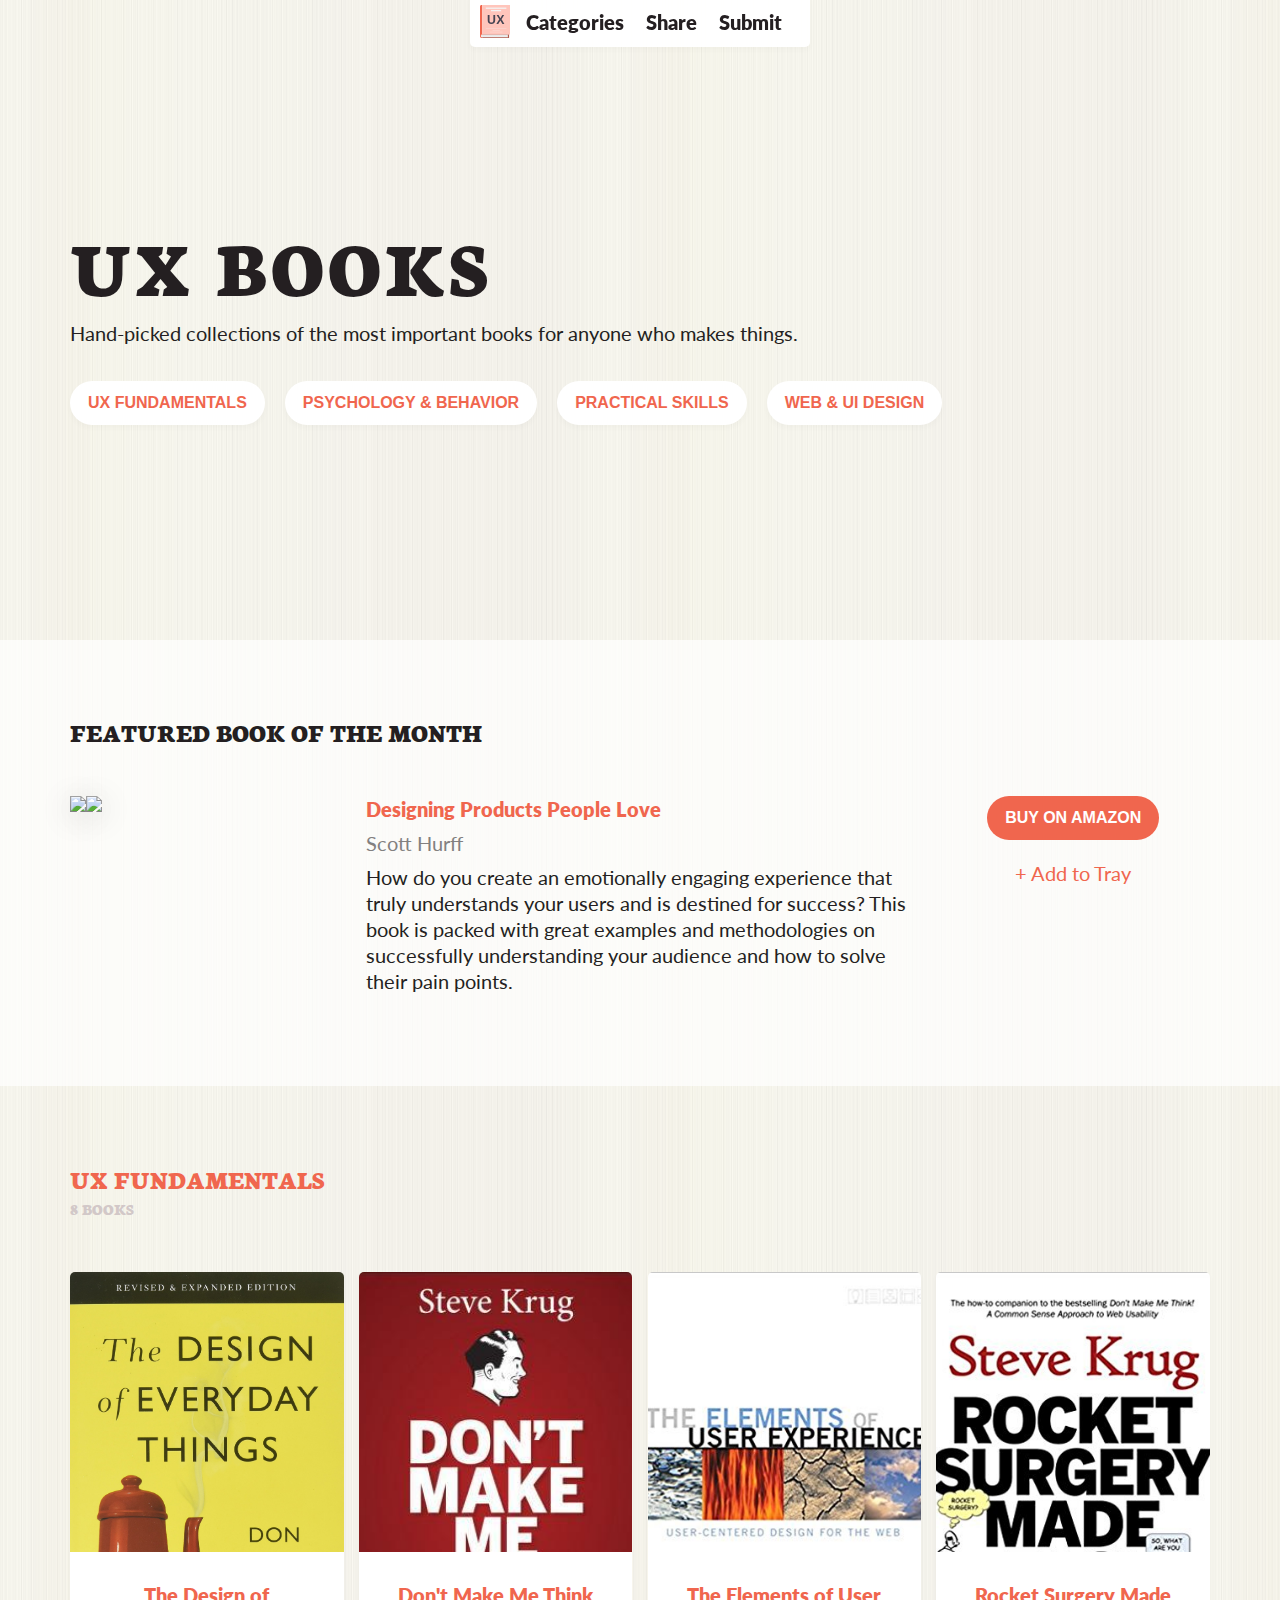
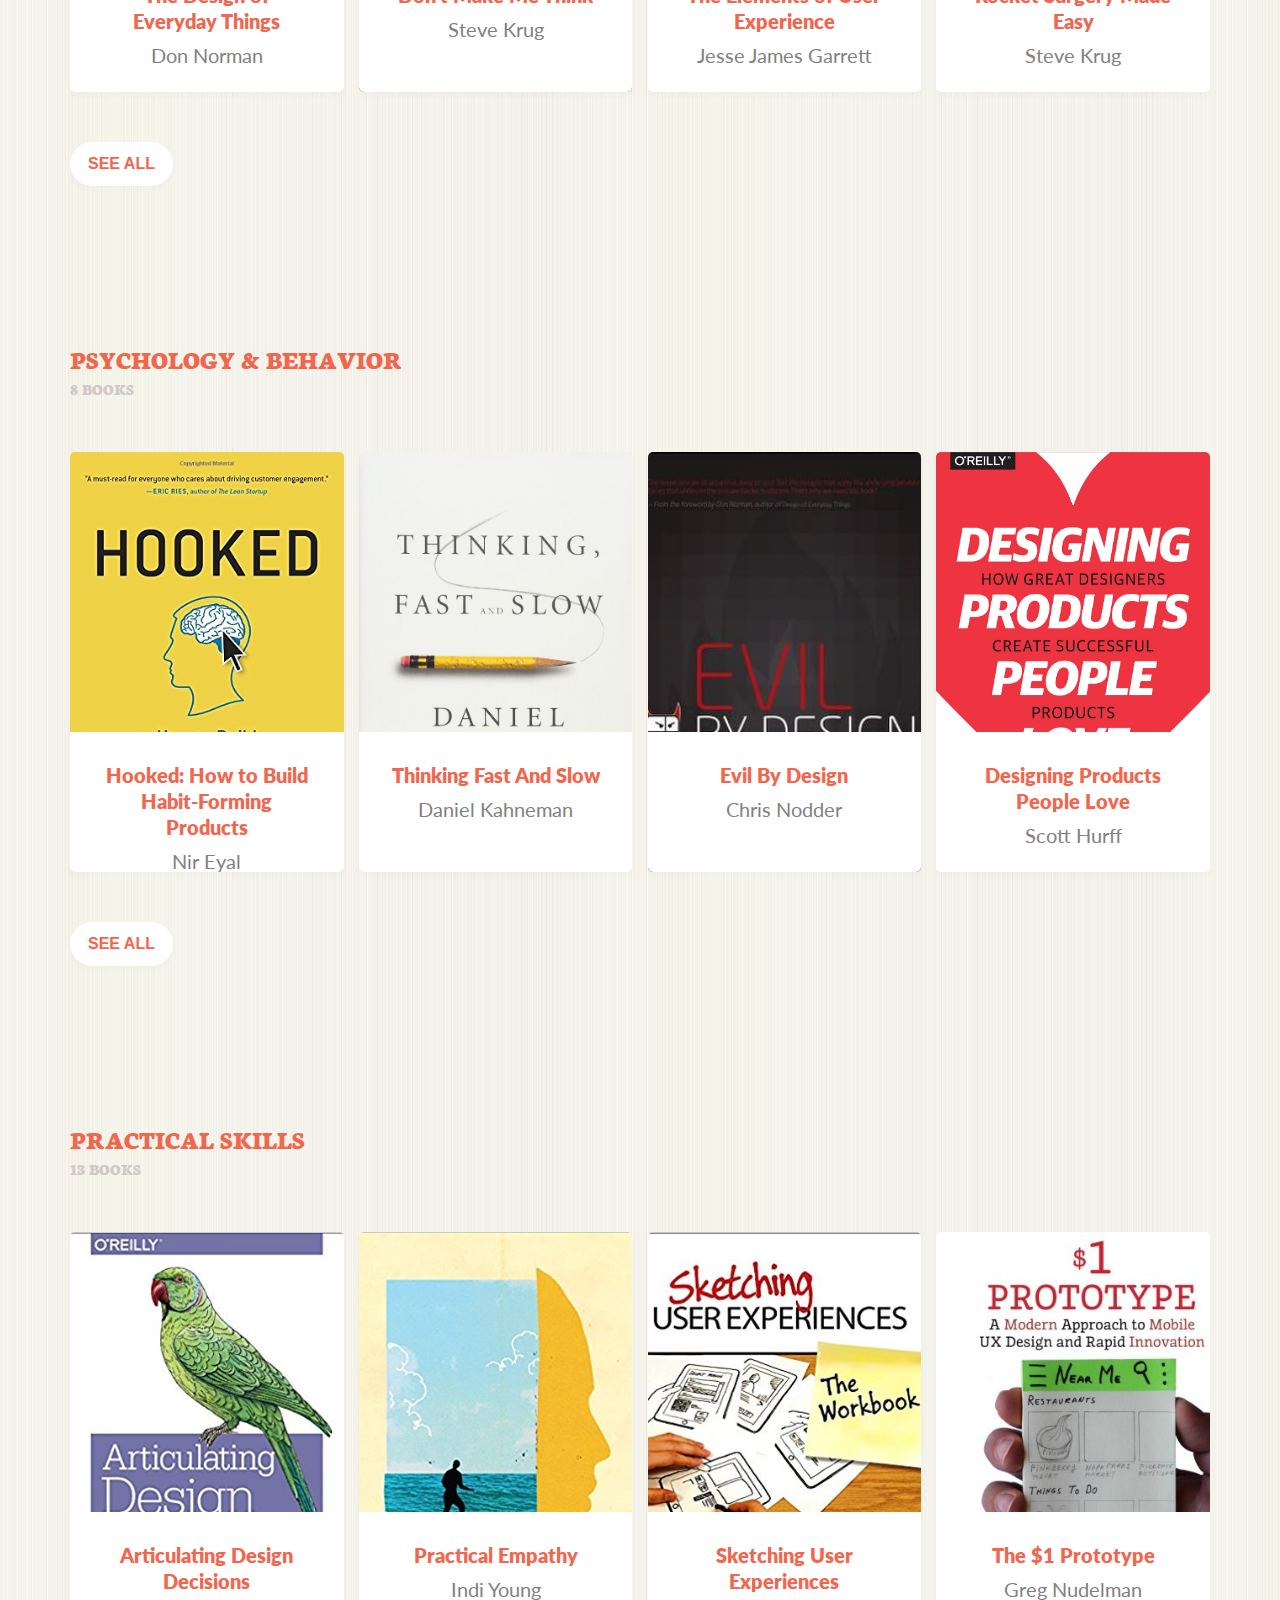
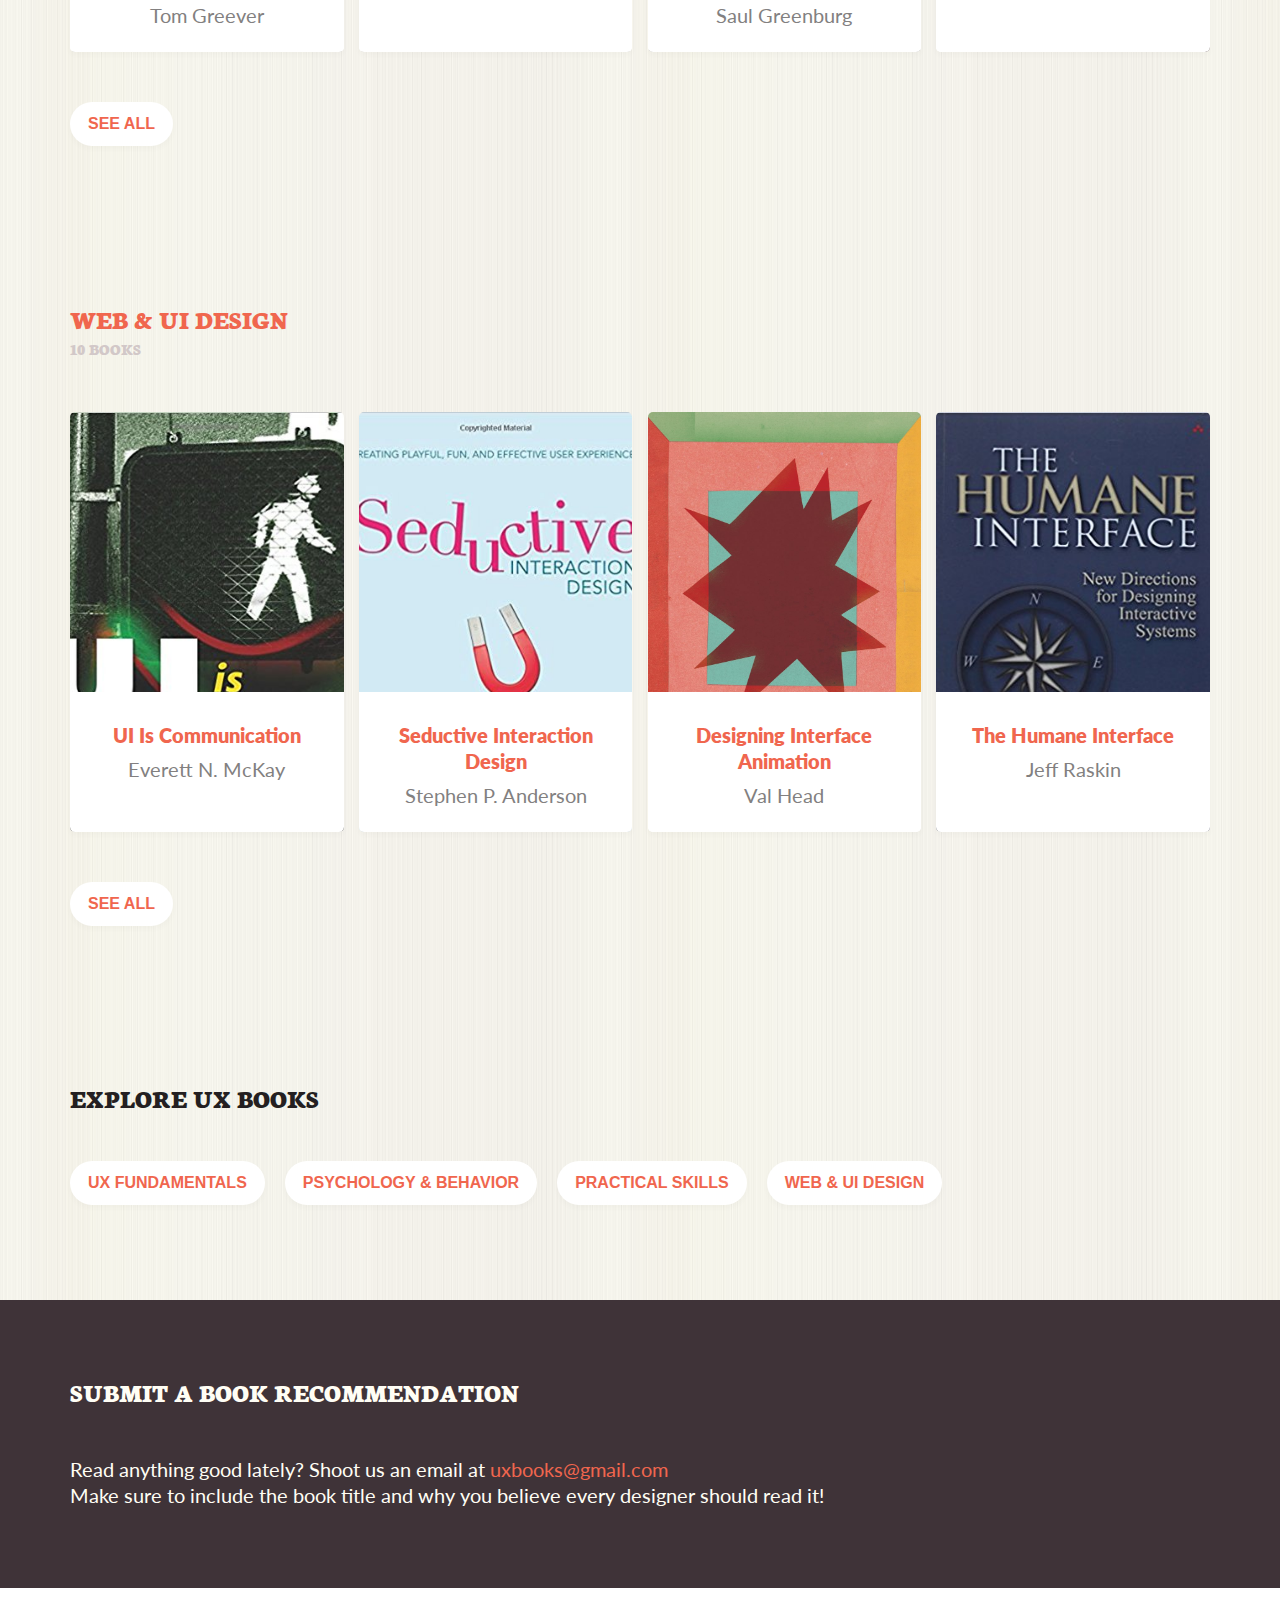
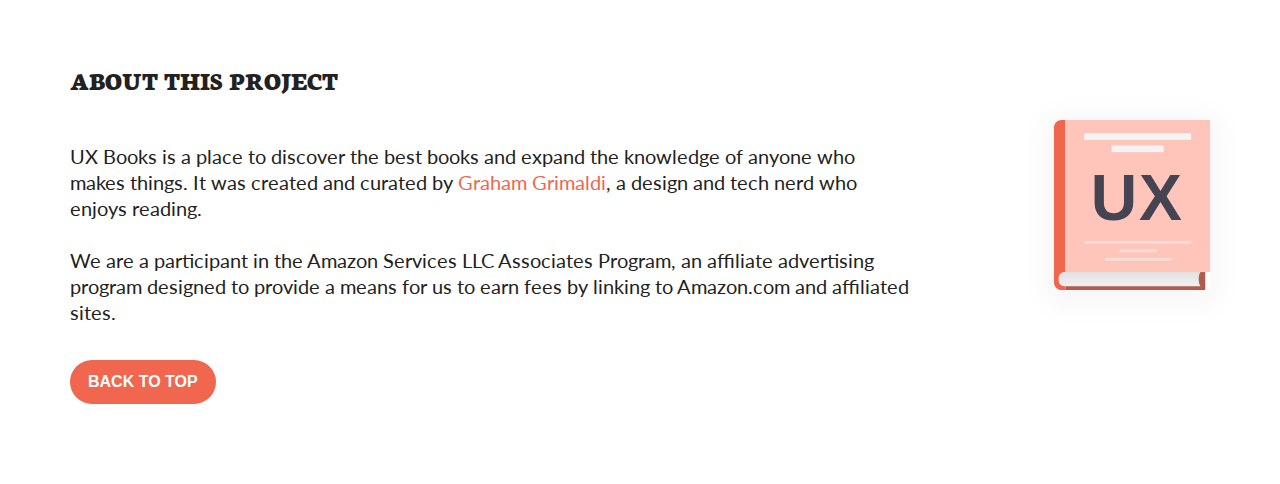
==== commit 8b4c6902: "v2" ====
--- a/index.html
+++ b/index.html
@@ -76,17 +76,17 @@
       <h3 class="section-title">Featured Book of the Month</h3>
       <div class="col-layout">
         <div class="col col-four book-cover-category">
-          <a href="https://www.amazon.com/gp/product/0321683684/ref=as_li_ss_il?ie=UTF8&linkCode=li3&tag=uxbooks0c-20&linkId=c145b6e0f6ae0970dbf74320e7b18210" target="_blank"><img src="//ws-na.amazon-adsystem.com/widgets/q?_encoding=UTF8&ASIN=0321683684&Format=_SL250_&ID=AsinImage&MarketPlace=US&ServiceVersion=20070822&WS=1&tag=uxbooks0c-20" ></a><img src="https://ir-na.amazon-adsystem.com/e/ir?t=uxbooks0c-20&l=li3&o=1&a=0321683684"/>
+          <a href="https://www.amazon.com/Designing-Products-People-Love-Successful/dp/1491923679/ref=as_li_ss_il?s=books&ie=UTF8&qid=1516997636&sr=1-1&keywords=designing+products+people+love&linkCode=li3&tag=uxbooks0c-20&linkId=ca9aaa849a6201fa36dda1193f886622" target="_blank"><img src="//ws-na.amazon-adsystem.com/widgets/q?_encoding=UTF8&ASIN=1491923679&Format=_SL250_&ID=AsinImage&MarketPlace=US&ServiceVersion=20070822&WS=1&tag=uxbooks0c-20" ></a><img src="https://ir-na.amazon-adsystem.com/e/ir?t=uxbooks0c-20&l=li3&o=1&a=1491923679"/>
         </div>
         <div class="col col-two-four">
           <div class="book-info-category">
-            <a class="book-title" target="_blank" href="http://amzn.to/2GeOFX1">The Elements of User Experience</a>
-            <p class="book-author">Jesse James Garrett</p>
-            <p class="book-description">Lorem ipsum dolor sit amet, consectetur adipisicing elit. Vel voluptas, quae fuga facere quasi tempora, error quos dolore aspernatur praesentium adipisci et molestiae molestias quibusdam atque cumque voluptates harum alias.</p>
+            <a class="book-title" target="_blank" href="http://amzn.to/2Fk2uT7">Designing Products People Love</a>
+            <p class="book-author">Scott Hurff</p>
+            <p class="book-description">How do you create an emotionally engaging experience that truly understands your users and is destined for success? This book is packed with great examples and methodologies on successfully understanding your audience and how to solve their pain points.</p>
           </div>
         </div>
         <div class="col col-four book-actions">
-          <a target="_blank" href="http://amzn.to/2GeOFX1">
+          <a target="_blank" href="http://amzn.to/2Fk2uT7">
             <button class="btn btn-primary">Buy on Amazon</button>
           </a>
           <a class="book-tray-link" href="#">+ Add to Tray</a>
@@ -100,7 +100,7 @@
     <div class="container">
       <a href="/ux-fundamentals">
         <h3 class="section-title">UX Fundamentals<br/>
-        <span>7 Books</span></h3>
+        <span>8 Books</span></h3>
       </a>
       <div class="col-layout">
         <div class="col col-four">
@@ -210,7 +210,7 @@
     <div class="container">
       <a href="/practical-skills">
         <h3 class="section-title">Practical Skills <br/>
-        <span>12 Books</span></h3>
+        <span>13 Books</span></h3>
       </a>
       <div class="col-layout">
         <div class="col col-four">
@@ -244,11 +244,11 @@
           </a>
         </div>
         <div class="col col-four">
-          <a href="practical-skills/#warfel">
-            <div class="book book-warfel">
-              <div class="book-info">
-                <p class="book-title">Prototyping: A Practitioners Guide</p>
-                <p class="book-author">Todd Zaki Warfel</p>
+          <a href="practical-skills/#nudelman">
+            <div class="book book-nudelman">
+              <div class="book-info">
+                <p class="book-title">The $1 Prototype</p>
+                <p class="book-author">Greg Nudelman</p>
               </div>
             </div>
           </a>
--- a/css/style.min.css
+++ b/css/style.min.css
@@ -1 +1 @@
-html,body,div,span,applet,object,iframe,h1,h2,h3,h4,h5,h6,p,blockquote,pre,a,abbr,acronym,address,big,cite,code,del,dfn,em,img,ins,kbd,q,s,samp,small,strike,strong,sub,sup,tt,var,b,u,i,center,dl,dt,dd,ol,ul,li,fieldset,form,label,legend,table,caption,tbody,tfoot,thead,tr,th,td,article,aside,canvas,details,embed,figure,figcaption,footer,header,hgroup,menu,nav,output,ruby,section,summary,time,mark,audio,video{margin:0;padding:0;border:0;font-size:100%;font:inherit;vertical-align:baseline}article,aside,details,figcaption,figure,footer,header,hgroup,menu,nav,section{display:block}body{line-height:1}ol,ul{list-style:none}blockquote,q{quotes:none}blockquote:before,blockquote:after,q:before,q:after{content:'';content:none}table{border-collapse:collapse;border-spacing:0}*,*:before,*:after{-webkit-box-sizing:border-box;-moz-box-sizing:border-box;box-sizing:border-box}html{-moz-osx-font-smoothing:grayscale;-webkit-font-smoothing:antialiased;min-width:300px;overflow-x:hidden;overflow-y:scroll;text-rendering:optimizeLegibility;text-size-adjust:100%}body{background-color:#fffef5;background-image:url([data-uri]);color:#241f21}article,aside,figure,footer,header,hgroup,section{display:block}a,p,input,select,ul,textarea,label{font-family:"Lato",sans-serif;font-size:1.25rem;line-height:1.625rem}h1,h2,h3,h4{font-family:"Neuton",serif}a,button,label{cursor:pointer;text-decoration:none}a{color:#f0664e}a:hover{text-decoration:underline;text-decoration-color:#f0664e}img{height:auto;max-width:100%}.container{max-width:1140px;margin:0 auto}.col-layout{flex-wrap:wrap}@media (min-width: 414px){.col-layout{display:flex;justify-content:space-between}}.col{margin-bottom:10px}@media (min-width: 768px){.col{margin-bottom:0px}}@media (min-width: 768px){.col-two{flex-basis:49%}}@media (min-width: 768px){.col-three{flex-basis:30%}}@media (min-width: 414px){.col-four{flex-basis:48%}}@media (min-width: 768px){.col-four{flex-basis:24%}}@media (min-width: 768px){.col-two-four{flex-basis:48%}}.section{padding:40px 20px 30px 20px}.section-title{font-size:1.6rem;font-weight:800;margin-bottom:50px;width:100%;text-transform:uppercase}.section-title span{color:#d2c8c8;font-size:1rem}.section-seeall{margin-top:50px}@media (min-width: 768px){.section{padding:80px 20px}}.hero{padding:80px 20px;text-align:left}.hero:after{clear:both;content:" ";display:table}@media (min-width: 768px){.hero{padding:200px 20px}}.hero-title{font-size:1.6rem;line-height:2rem;letter-spacing:4px;font-weight:800;padding:25px 0 15px 0;text-transform:uppercase}@media (min-width: 768px){.hero-title{font-size:5rem;line-height:5rem}}.hero-subtitle{padding:0 0 35px 0}@media (min-width: 768px){.hero-subtitle{padding:0 300px 35px 0}}.hero-category{background-color:rgba(255,255,255,0.7)}.hero-btn{margin:0 15px 15px 0}.hero a:hover{text-decoration:none}.featured{background-color:rgba(255,255,255,0.7)}@media (min-width: 768px){.featured-image{float:right;margin-right:30px}}.featured-title{font-size:1.6rem}.featured-author{color:#828080;padding:10px 0}.featured-description{padding-right:0px}@media (min-width: 768px){.featured-description{padding-right:190px;text-align:left}}.featured-button{margin:20px 0}.explore a:hover{text-decoration:none}.submit{background:#3f3338;color:#fffef5}.book{background-size:cover;background-repeat:no-repeat;background-position:top center;border-radius:5px;box-shadow:0px 3px 5px 1px rgba(36,31,33,0.02);min-height:420px;position:relative;transition:all 0.3s ease;-webkit-transition:all 0.3s ease;margin-bottom:24px}@media (min-width: 1100px){.book{margin-bottom:0}}.book:hover{box-shadow:0px 5px 28px 9px rgba(36,31,33,0.04)}.book:hover .book-info{height:160px;transition:all 0.3s ease;-webkit-transition:all 0.3s ease}.book:hover .book-title{text-decoration:underline;text-decoration-color:#f0664e}.book-cover{min-width:260px;position:relative;left:0}.book-info{transition:all 0.3s ease;-webkit-transition:all 0.3s ease;width:100%;padding:30px;height:140px;position:absolute;bottom:0;text-align:center;background-color:#fff;border-bottom-left-radius:5px;border-bottom-right-radius:5px}.book-info-category{text-align:left}.book-info-category:after{clear:both;content:" ";display:table}.book-cover-category{width:170px}.book-cover-category img{box-shadow:0px 5px 28px 9px rgba(36,31,33,0.04)}@media (min-width: 1100px){.book-cover-category img{float:left}}@media (min-width: 1100px){.book-actions{text-align:center}}.book-description{margin-bottom:12px}.book-tray-link{display:block;margin-top:20px}.book-title{transition:all 0.3s ease;-webkit-transition:all 0.3s ease;font-family:"Lato",sans-serif;font-weight:800;font-size:1.25rem}.book-author{font-weight:400;color:#828080;padding:8px 0}.book-separator{background-color:rgba(130,128,128,0.3);border:none;min-height:1px;margin:50px 0}.book-norman{background-image:url("../book-covers/design-everyday-things.jpg")}.book-krug{background-image:url("../book-covers/dont-make-me-think.jpg")}.book-krug2{background-image:url("../book-covers/rocket-surgery.jpg")}.book-garrett{background-image:url("../book-covers/elements-ux.jpg")}.book-eyal{background-image:url("../book-covers/hooked.jpg")}.book-kahneman{background-image:url("../book-covers/thinking-fast.jpg")}.book-nodder{background-image:url("../book-covers/evil.jpg")}.book-hurff{background-image:url("../book-covers/people-love.jpg")}.book-greever{background-image:url("../book-covers/articulating.jpg")}.book-young{background-image:url("../book-covers/practicalempathy.jpg")}.book-greenburg{background-image:url("../book-covers/sketchingux.jpg")}.book-warfel{background-image:url("../book-covers/prototyping.jpg")}.book-mckay{background-image:url("../book-covers/communication.jpg")}.book-anderson{background-image:url("../book-covers/seductive.jpg")}.book-head{background-image:url("../book-covers/animation.jpg")}.book-raskin{background-image:url("../book-covers/humane.jpg")}.nav-sticky{position:fixed;top:-5px;left:0;right:0;margin:0 auto;padding:10px;width:340px;height:52px;background-color:rgba(255,255,255,0.96);z-index:200;text-align:left;box-shadow:0px 3px 5px 1px rgba(36,31,33,0.02);border-radius:5px}.nav-sticky:after{clear:both;content:" ";display:table}.nav-sticky-logo{width:30px;margin-right:16px;float:left}.nav-sticky-logo:hover{text-decoration:none}.nav-sticky-item{display:inline-block;padding:4px 18px 0 0;color:#241f21;font-weight:800}.nav-sticky-item:hover{text-decoration:underline;text-decoration-color:#f0664e}.nav-sticky-item:last-of-type{padding-right:0px}.nav-sticky-menu{display:none;background-color:#fff;box-shadow:0px 3px 5px 1px rgba(36,31,33,0.02);position:absolute;top:50px;left:0;width:340px;border-top:1px solid #d2c8c8;transition:all 0.3s ease;-webkit-transition:all 0.3s ease}.nav-sticky-menu a{text-align:left;padding:10px 18px;display:block;font-weight:800}.nav-sticky-menu a:hover{text-decoration:none;background-color:#f0664e;color:#fff;transition:all 0.3s ease;-webkit-transition:all 0.3s ease}.nav-sticky-menu .a2a_kit{background-color:#fff;box-shadow:0px 3px 5px 1px rgba(36,31,33,0.02)}.nav-sticky-menu .a2a_kit a{padding:10px 8px}.footer{background:#fff}.footer:after{clear:both;content:" ";display:table}.footer-about{font-size:1.6rem}.footer-description{padding:0 0 35px 0}@media (min-width: 768px){.footer-description{padding:0 300px 35px 0}}.footer-image{box-shadow:0px 5px 28px 9px rgba(36,31,33,0.04);transition:0.70s;height:170px;float:right;margin-top:-240px;display:none}@media (min-width: 768px){.footer-image{display:block}}.footer-image:hover{-webkit-animation:spin 1s ease-in-out}@-webkit-keyframes spin{15%{transform:rotate(-30deg)}50%{transform:rotate(80deg) scale(1.5)}100%{transform:rotate(360deg) scale(1)}}.btn{border:none;border-radius:50px;padding:6px 18px;text-transform:uppercase;font-size:1rem;line-height:2rem;font-weight:800;vertical-align:baseline;position:relative;transition:all 0.3s ease;-webkit-transition:all 0.3s ease}.btn i{float:right;position:relative;top:4px;right:-4px;transition:all 0.3s ease;-webkit-transition:all 0.3s ease}.btn:hover i{margin-left:5px}.btn-primary{background-color:#f0664e;color:#fff}.btn-primary:hover{background-color:#241f21}.btn-secondary{border:2px solid #f0664e;background-color:transparent;color:#f0664e}.btn-secondary:hover{color:#fff;background-color:#f0664e}.btn-light{background-color:#fff;color:#f0664e;box-shadow:0px 3px 5px 1px rgba(36,31,33,0.02)}.btn-light:hover{background-color:#f0664e;color:#fff;box-shadow:0px 5px 28px 9px rgba(36,31,33,0.04)}.text-center{text-align:center}.text-left{text-align:left}.show{display:block;transition:all 0.3s ease;-webkit-transition:all 0.3s ease}
+html,body,div,span,applet,object,iframe,h1,h2,h3,h4,h5,h6,p,blockquote,pre,a,abbr,acronym,address,big,cite,code,del,dfn,em,img,ins,kbd,q,s,samp,small,strike,strong,sub,sup,tt,var,b,u,i,center,dl,dt,dd,ol,ul,li,fieldset,form,label,legend,table,caption,tbody,tfoot,thead,tr,th,td,article,aside,canvas,details,embed,figure,figcaption,footer,header,hgroup,menu,nav,output,ruby,section,summary,time,mark,audio,video{margin:0;padding:0;border:0;font-size:100%;font:inherit;vertical-align:baseline}article,aside,details,figcaption,figure,footer,header,hgroup,menu,nav,section{display:block}body{line-height:1}ol,ul{list-style:none}blockquote,q{quotes:none}blockquote:before,blockquote:after,q:before,q:after{content:'';content:none}table{border-collapse:collapse;border-spacing:0}*,*:before,*:after{-webkit-box-sizing:border-box;-moz-box-sizing:border-box;box-sizing:border-box}html{-moz-osx-font-smoothing:grayscale;-webkit-font-smoothing:antialiased;min-width:300px;overflow-x:hidden;overflow-y:scroll;text-rendering:optimizeLegibility;text-size-adjust:100%}body{background-color:#fffef5;background-image:url([data-uri]);color:#241f21}article,aside,figure,footer,header,hgroup,section{display:block}a,p,input,select,ul,textarea,label{font-family:"Lato",sans-serif;font-size:1.25rem;line-height:1.625rem}h1,h2,h3,h4{font-family:"Neuton",serif}a,button,label{cursor:pointer;text-decoration:none}a{color:#f0664e}a:hover{text-decoration:underline;text-decoration-color:#f0664e}img{height:auto;max-width:100%}.container{max-width:1140px;margin:0 auto}.col-layout{flex-wrap:wrap}@media (min-width: 414px){.col-layout{display:flex;justify-content:space-between}}.col{margin-bottom:10px}@media (min-width: 768px){.col{margin-bottom:0px}}@media (min-width: 768px){.col-two{flex-basis:49%}}@media (min-width: 768px){.col-three{flex-basis:30%}}@media (min-width: 414px){.col-four{flex-basis:48%}}@media (min-width: 768px){.col-four{flex-basis:24%}}@media (min-width: 768px){.col-two-four{flex-basis:48%}}.section{padding:40px 20px 30px 20px}.section-title{font-size:1.6rem;font-weight:800;margin-bottom:50px;width:100%;text-transform:uppercase}.section-title span{color:#d2c8c8;font-size:1rem}.section-seeall{margin-top:50px}@media (min-width: 768px){.section{padding:80px 20px}}.hero{padding:80px 20px;text-align:left}.hero:after{clear:both;content:" ";display:table}@media (min-width: 768px){.hero{padding:200px 20px}}.hero-title{font-size:1.6rem;line-height:2rem;letter-spacing:4px;font-weight:800;padding:25px 0 15px 0;text-transform:uppercase}@media (min-width: 768px){.hero-title{font-size:5rem;line-height:5rem}}.hero-subtitle{padding:0 0 35px 0}@media (min-width: 768px){.hero-subtitle{padding:0 300px 35px 0}}.hero-category{background-color:rgba(255,255,255,0.7)}.hero-btn{margin:0 15px 15px 0}.hero a:hover{text-decoration:none}.featured{background-color:rgba(255,255,255,0.7)}@media (min-width: 768px){.featured-image{float:right;margin-right:30px}}.featured-title{font-size:1.6rem}.featured-author{color:#828080;padding:10px 0}.featured-description{padding-right:0px}@media (min-width: 768px){.featured-description{padding-right:190px;text-align:left}}.featured-button{margin:20px 0}.explore a:hover{text-decoration:none}.submit{background:#3f3338;color:#fffef5}.book{background-size:cover;background-repeat:no-repeat;background-position:top center;border-radius:5px;box-shadow:0px 3px 5px 1px rgba(36,31,33,0.02);min-height:420px;position:relative;transition:all 0.3s ease;-webkit-transition:all 0.3s ease;margin-bottom:24px}@media (min-width: 1100px){.book{margin-bottom:0}}.book:hover{box-shadow:0px 5px 28px 9px rgba(36,31,33,0.04)}.book:hover .book-info{height:160px;transition:all 0.3s ease;-webkit-transition:all 0.3s ease}.book:hover .book-title{text-decoration:underline;text-decoration-color:#f0664e}.book-cover{min-width:260px;position:relative;left:0}.book-info{transition:all 0.3s ease;-webkit-transition:all 0.3s ease;width:100%;padding:30px;height:140px;position:absolute;bottom:0;text-align:center;background-color:#fff;border-bottom-left-radius:5px;border-bottom-right-radius:5px}.book-info-category{text-align:left}.book-info-category:after{clear:both;content:" ";display:table}.book-cover-category{width:170px}.book-cover-category img{box-shadow:0px 5px 28px 9px rgba(36,31,33,0.04)}@media (min-width: 1100px){.book-cover-category img{float:left}}@media (min-width: 1100px){.book-actions{text-align:center}}.book-description{margin-bottom:12px}.book-tray-link{display:block;margin-top:20px}.book-title{transition:all 0.3s ease;-webkit-transition:all 0.3s ease;font-family:"Lato",sans-serif;font-weight:800;font-size:1.25rem}.book-author{font-weight:400;color:#828080;padding:8px 0}.book-separator{background-color:rgba(130,128,128,0.3);border:none;min-height:1px;margin:50px 0}.book-norman{background-image:url("../book-covers/design-everyday-things.jpg")}.book-krug{background-image:url("../book-covers/dont-make-me-think.jpg")}.book-krug2{background-image:url("../book-covers/rocket-surgery.jpg")}.book-garrett{background-image:url("../book-covers/elements-ux.jpg")}.book-eyal{background-image:url("../book-covers/hooked.jpg")}.book-kahneman{background-image:url("../book-covers/thinking-fast.jpg")}.book-nodder{background-image:url("../book-covers/evil.jpg")}.book-hurff{background-image:url("../book-covers/people-love.jpg")}.book-greever{background-image:url("../book-covers/articulating.jpg")}.book-young{background-image:url("../book-covers/practicalempathy.jpg")}.book-greenburg{background-image:url("../book-covers/sketchingux.jpg")}.book-nudelman{background-image:url("../book-covers/prototyping.jpg")}.book-mckay{background-image:url("../book-covers/communication.jpg")}.book-anderson{background-image:url("../book-covers/seductive.jpg")}.book-head{background-image:url("../book-covers/animation.jpg")}.book-raskin{background-image:url("../book-covers/humane.jpg")}.nav-sticky{position:fixed;top:-5px;left:0;right:0;margin:0 auto;padding:10px;width:340px;height:52px;background-color:rgba(255,255,255,0.96);z-index:200;text-align:left;box-shadow:0px 3px 5px 1px rgba(36,31,33,0.02);border-radius:5px}.nav-sticky:after{clear:both;content:" ";display:table}.nav-sticky-logo{width:30px;margin-right:16px;float:left}.nav-sticky-logo:hover{text-decoration:none}.nav-sticky-item{display:inline-block;padding:4px 18px 0 0;color:#241f21;font-weight:800}.nav-sticky-item:hover{text-decoration:underline;text-decoration-color:#f0664e}.nav-sticky-item:last-of-type{padding-right:0px}.nav-sticky-menu{display:none;background-color:#fff;box-shadow:0px 3px 5px 1px rgba(36,31,33,0.02);position:absolute;top:50px;left:0;width:340px;border-top:1px solid #d2c8c8;transition:all 0.3s ease;-webkit-transition:all 0.3s ease}.nav-sticky-menu a{text-align:left;padding:10px 18px;display:block;font-weight:800}.nav-sticky-menu a:hover{text-decoration:none;background-color:#f0664e;color:#fff;transition:all 0.3s ease;-webkit-transition:all 0.3s ease}.nav-sticky-menu .a2a_kit{background-color:#fff;box-shadow:0px 3px 5px 1px rgba(36,31,33,0.02)}.nav-sticky-menu .a2a_kit a{padding:10px 8px}.footer{background:#fff}.footer:after{clear:both;content:" ";display:table}.footer-about{font-size:1.6rem}.footer-description{padding:0 0 35px 0}@media (min-width: 768px){.footer-description{padding:0 300px 35px 0}}.footer-image{box-shadow:0px 5px 28px 9px rgba(36,31,33,0.04);transition:0.70s;height:170px;float:right;margin-top:-240px;display:none}@media (min-width: 768px){.footer-image{display:block}}.footer-image:hover{-webkit-animation:spin 1s ease-in-out}@-webkit-keyframes spin{15%{transform:rotate(-30deg)}50%{transform:rotate(80deg) scale(1.5)}100%{transform:rotate(360deg) scale(1)}}.btn{border:none;border-radius:50px;padding:6px 18px;text-transform:uppercase;font-size:1rem;line-height:2rem;font-weight:800;vertical-align:baseline;position:relative;transition:all 0.3s ease;-webkit-transition:all 0.3s ease}.btn i{float:right;position:relative;top:4px;right:-4px;transition:all 0.3s ease;-webkit-transition:all 0.3s ease}.btn:hover i{margin-left:5px}.btn-primary{background-color:#f0664e;color:#fff}.btn-primary:hover{background-color:#241f21}.btn-secondary{border:2px solid #f0664e;background-color:transparent;color:#f0664e}.btn-secondary:hover{color:#fff;background-color:#f0664e}.btn-light{background-color:#fff;color:#f0664e;box-shadow:0px 3px 5px 1px rgba(36,31,33,0.02)}.btn-light:hover{background-color:#f0664e;color:#fff;box-shadow:0px 5px 28px 9px rgba(36,31,33,0.04)}.text-center{text-align:center}.text-left{text-align:left}.show{display:block;transition:all 0.3s ease;-webkit-transition:all 0.3s ease}
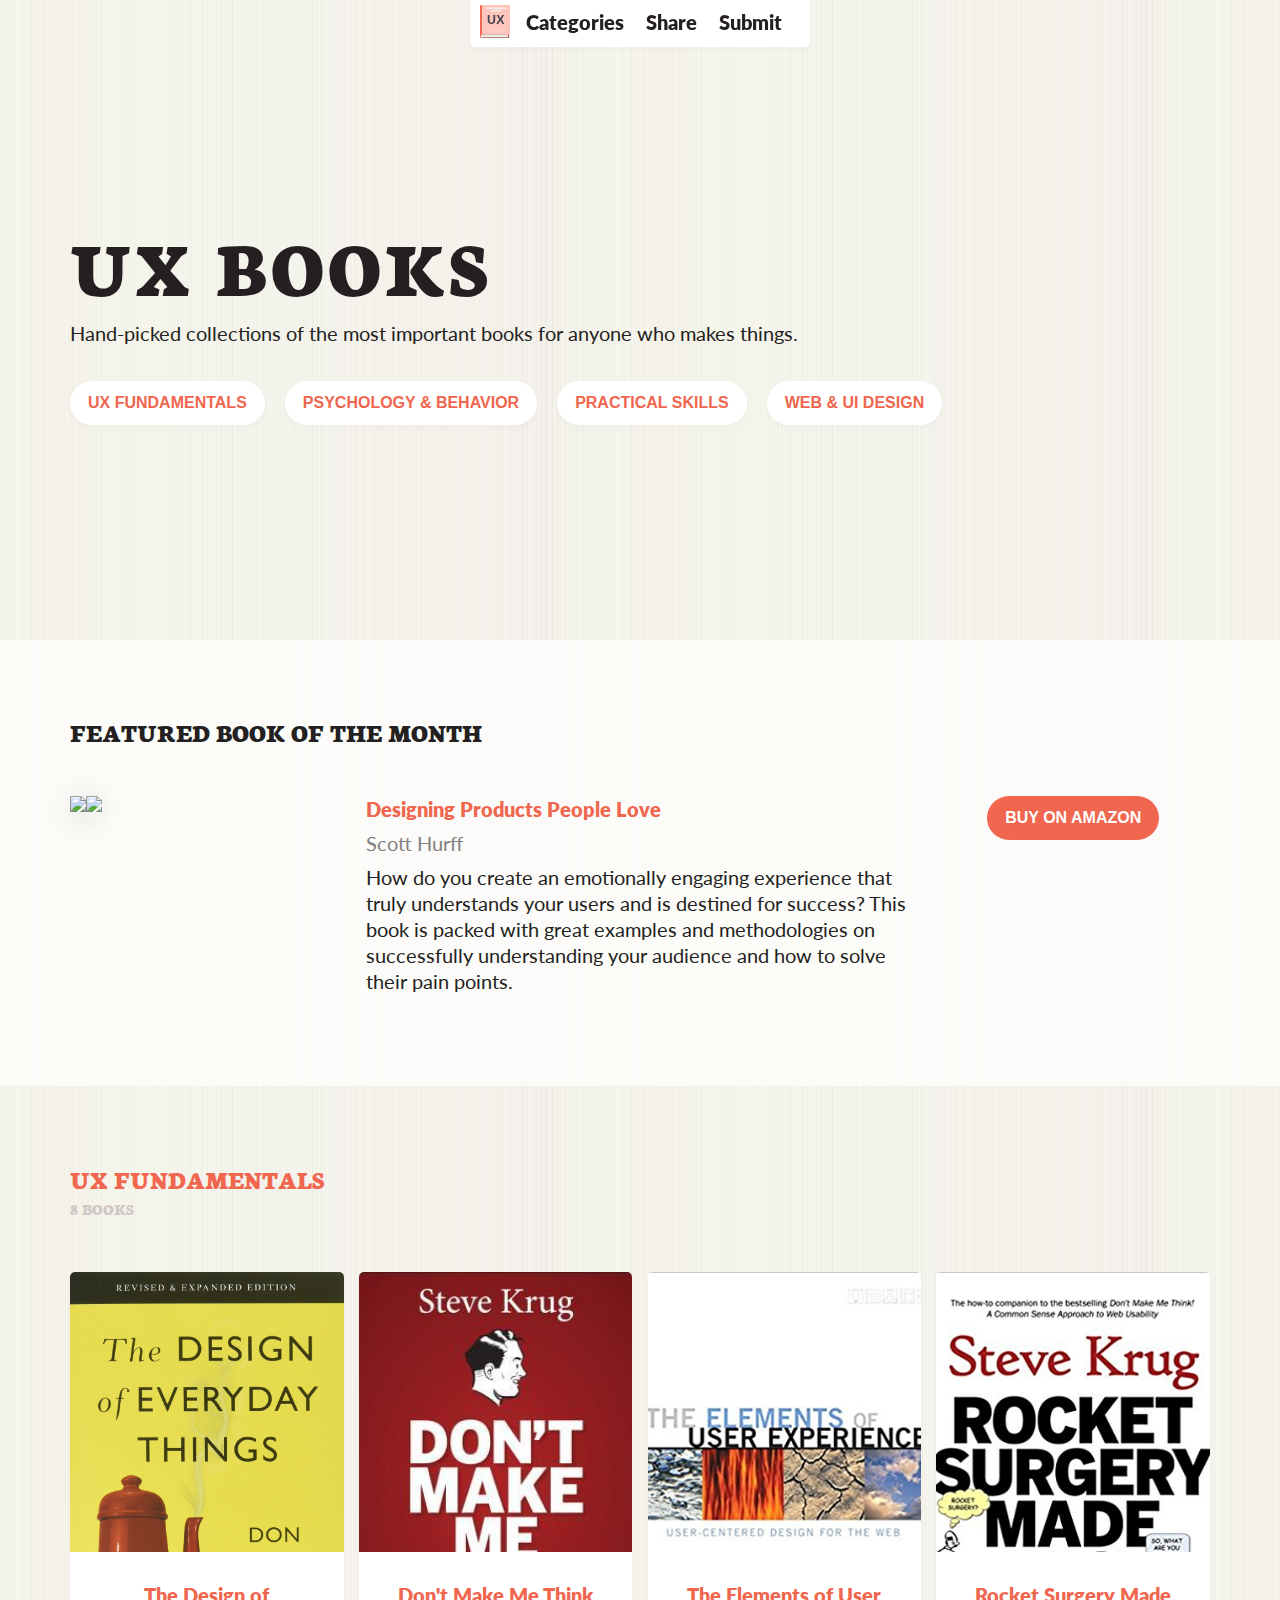
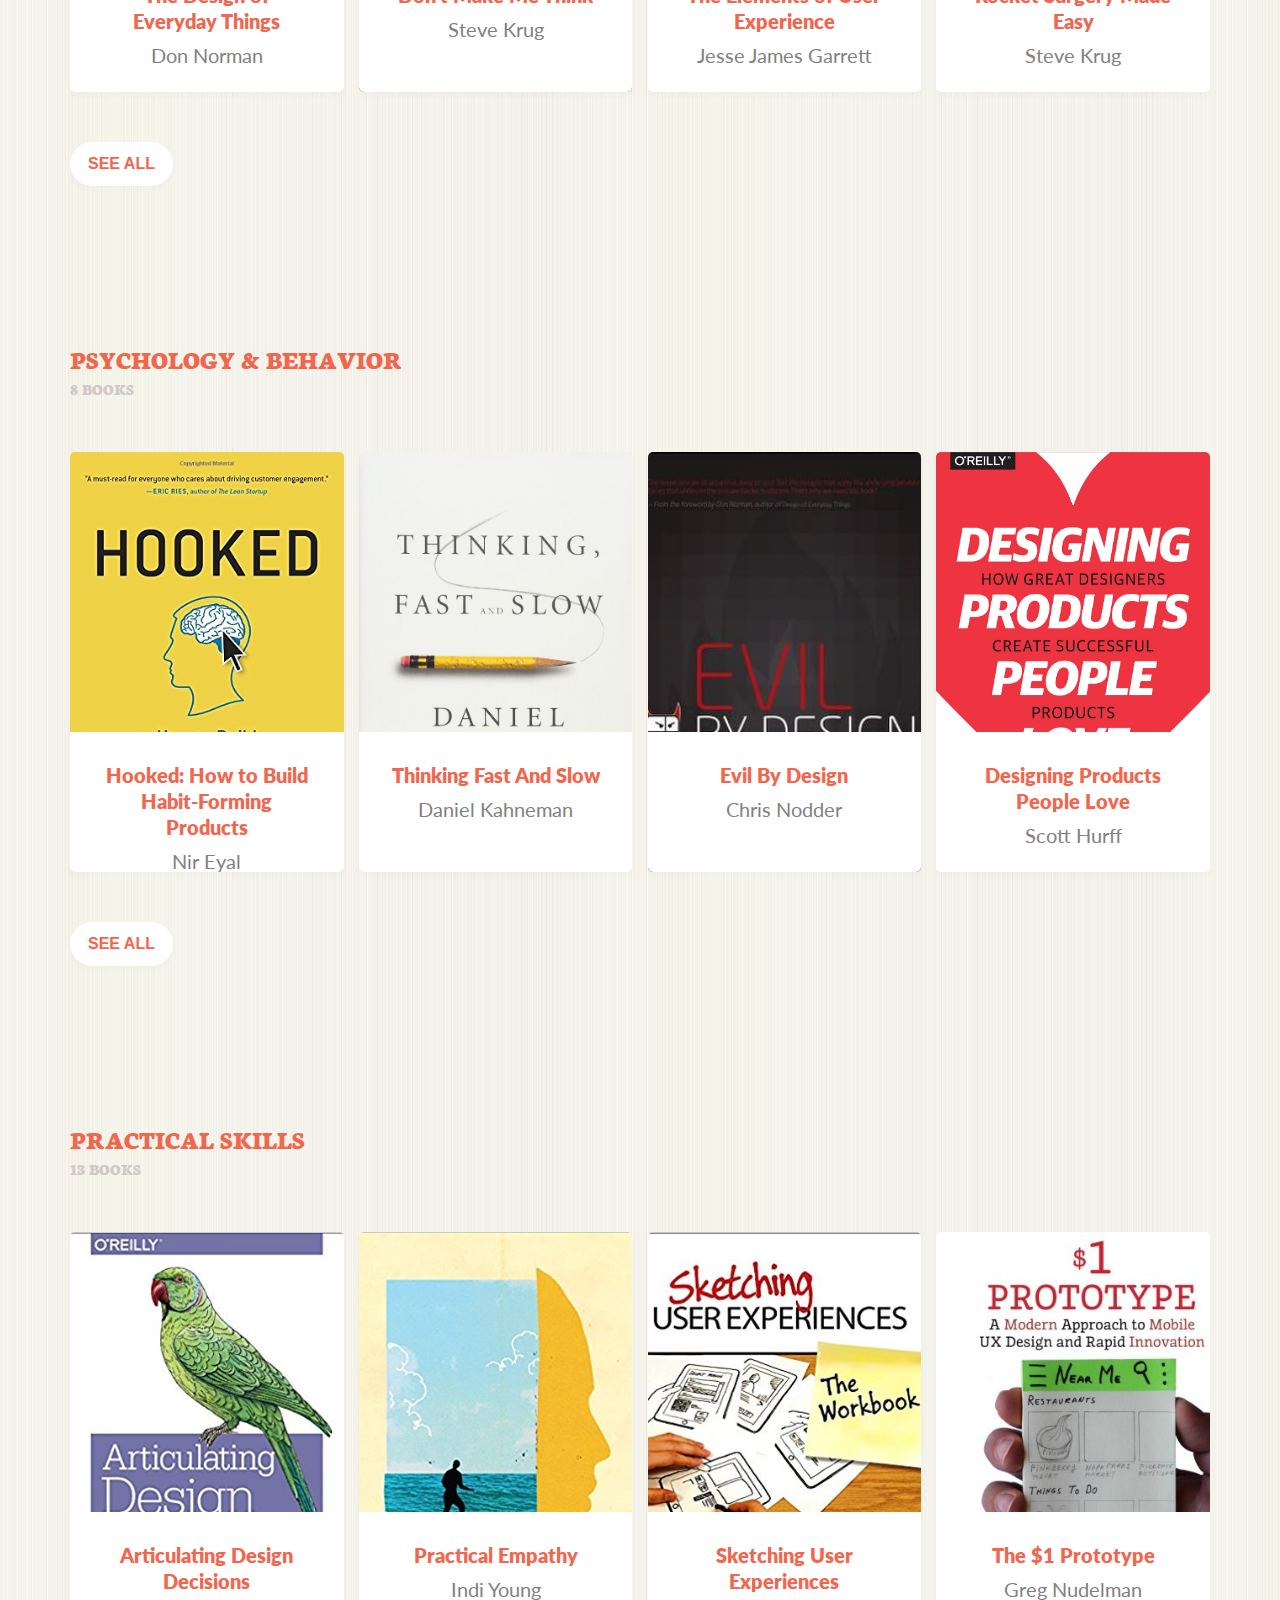
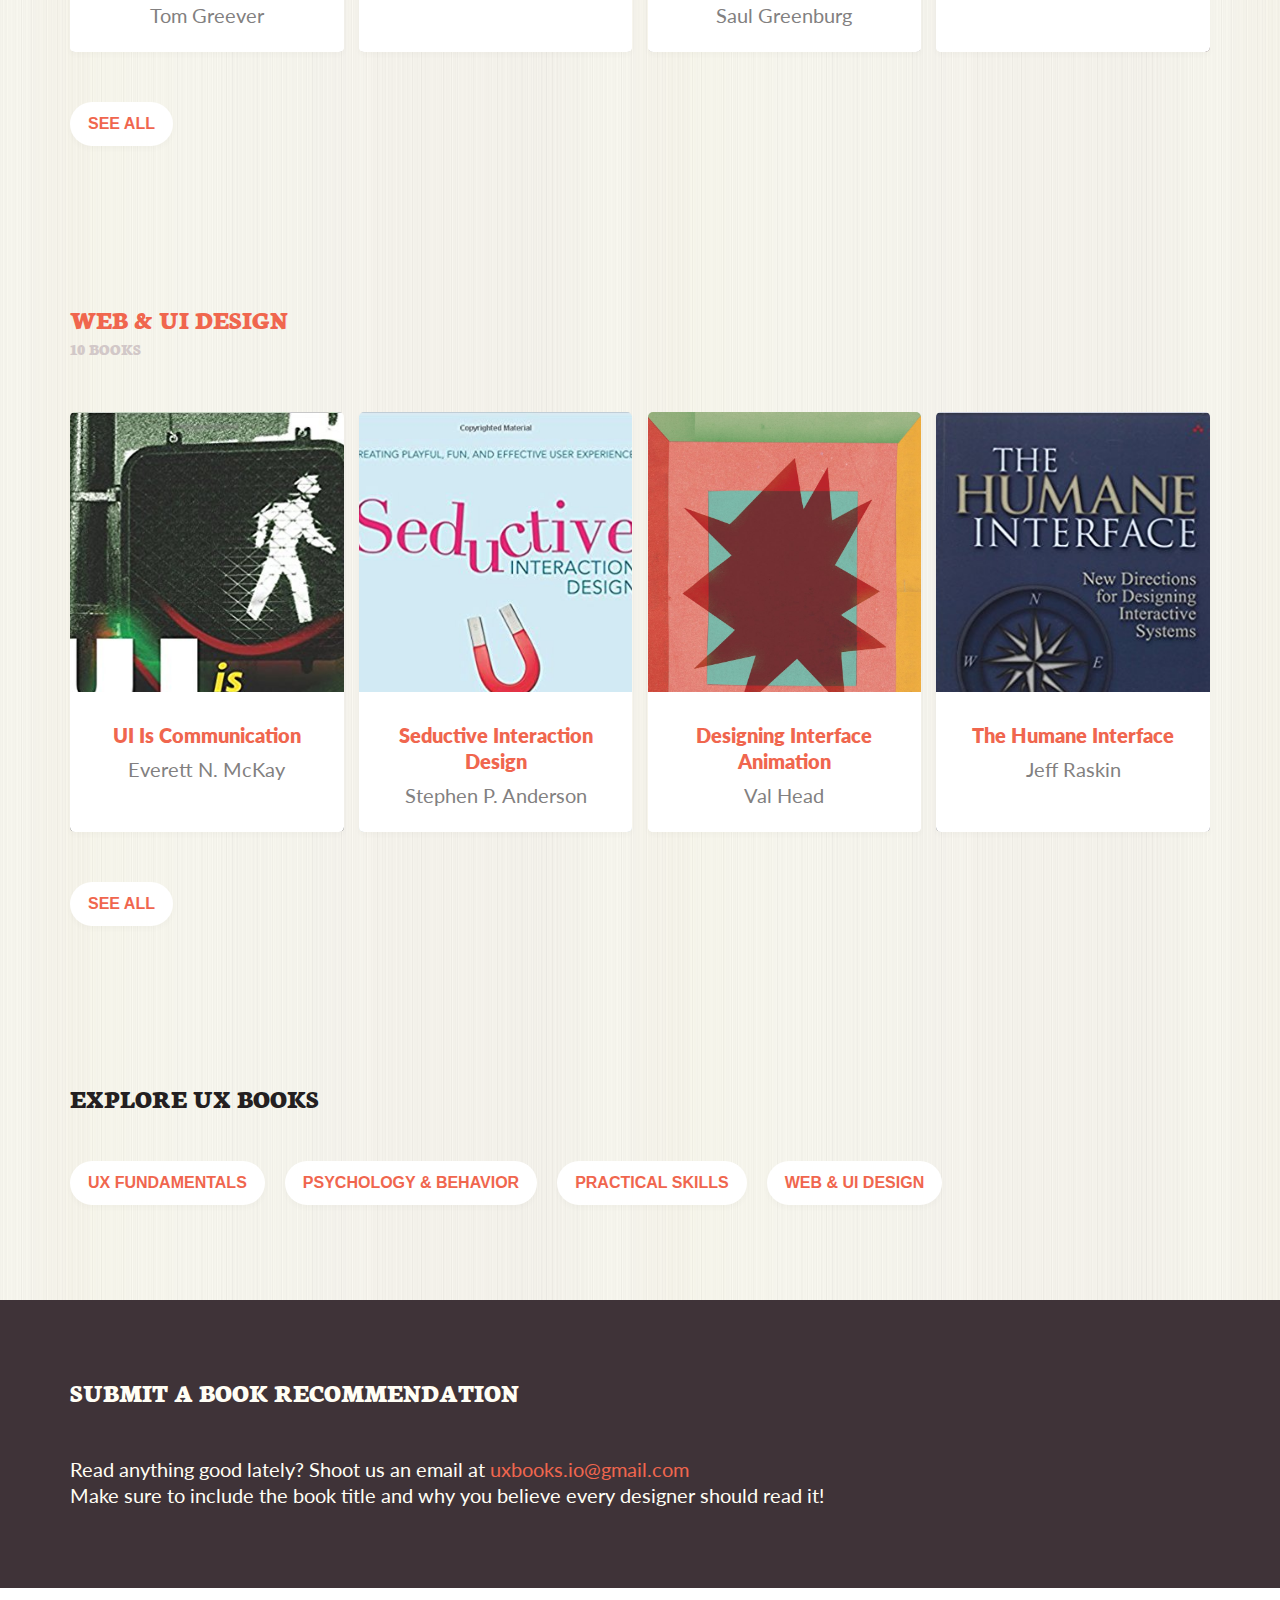
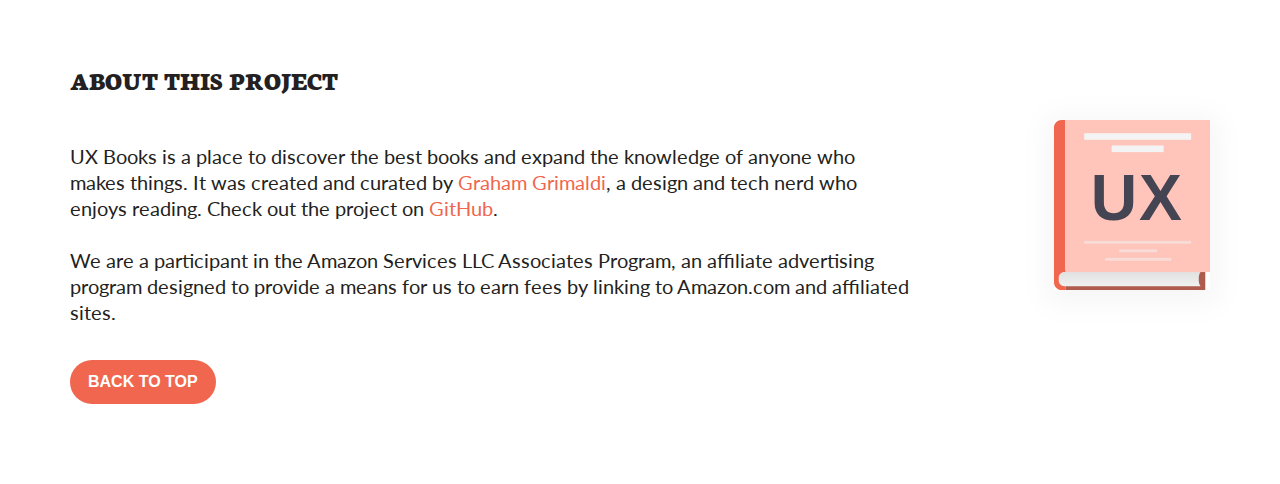
==== commit ce3d7037: "remove add to tray feature & google verification" ====
--- a/index.html
+++ b/index.html
@@ -1,6 +1,16 @@
 <!doctype html>
 <html class="no-js" lang="en">
 <head>
+  <!-- Global site tag (gtag.js) - Google Analytics -->
+<script async src="https://www.googletagmanager.com/gtag/js?id=UA-113753308-1"></script>
+<script>
+  window.dataLayer = window.dataLayer || [];
+  function gtag(){dataLayer.push(arguments);}
+  gtag('js', new Date());
+
+  gtag('config', 'UA-113753308-1');
+</script>
+
   <meta charset="utf-8">
   <meta http-equiv="x-ua-compatible" content="ie=edge">
   <title>UX Books</title>
@@ -89,7 +99,6 @@
           <a target="_blank" href="http://amzn.to/2Fk2uT7">
             <button class="btn btn-primary">Buy on Amazon</button>
           </a>
-          <a class="book-tray-link" href="#">+ Add to Tray</a>
         </div>
       </div><!-- Col Layout 1 -->
     </div>
@@ -338,7 +347,7 @@
   <div class="section submit" id="submit">
     <div class="container">
       <h3 class="section-title">Submit a Book Recommendation</h3>
-      <p>Read anything good lately? Shoot us an email at <a class="recommend-email" href="#">uxbooks@gmail.com</a></p>
+      <p>Read anything good lately? Shoot us an email at <a class="recommend-email" href="mailto:uxbooks.io@gmail.com?subject=Book Recommendation">uxbooks.io@gmail.com</a></p>
       <p>Make sure to include the book title and why you believe every designer should read it!</p>
     </div>
   </div>
@@ -347,7 +356,7 @@
   <footer class="section footer">
     <div class="container">
       <h3 class="section-title">ABOUT THIS PROJECT</h3>
-      <p class="footer-description">UX Books is a place to discover the best books and expand the knowledge of anyone who makes things. It was created and curated by <a href="http://www.grahamgrimaldi.com" target="_blank">Graham Grimaldi</a>, a design and tech nerd who enjoys reading.
+      <p class="footer-description">UX Books is a place to discover the best books and expand the knowledge of anyone who makes things. It was created and curated by <a href="http://www.grahamgrimaldi.com" target="_blank">Graham Grimaldi</a>, a design and tech nerd who enjoys reading. Check out the project on <a href="https://github.com/Oldskoolduck/uxbooks.io" target="_blank">GitHub</a>.
       <br/>
       <br/>
       We are a participant in the Amazon Services LLC Associates Program, an affiliate advertising program designed to provide a means for us to earn fees by linking to Amazon.com and affiliated sites.</p>
@@ -358,12 +367,6 @@
     </div>
   </footer>
 
-  <!-- Google Analytics -->
-  <script>
-      window.ga=function(){ga.q.push(arguments)};ga.q=[];ga.l=+new Date;
-      ga('create','UA-XXXXX-Y','auto');ga('send','pageview')
-  </script>
-  <script src="https://www.google-analytics.com/analytics.js" async defer></script>
   <script async src="https://static.addtoany.com/menu/page.js"></script>
   <script src="js/main.js"></script>
 </body>
